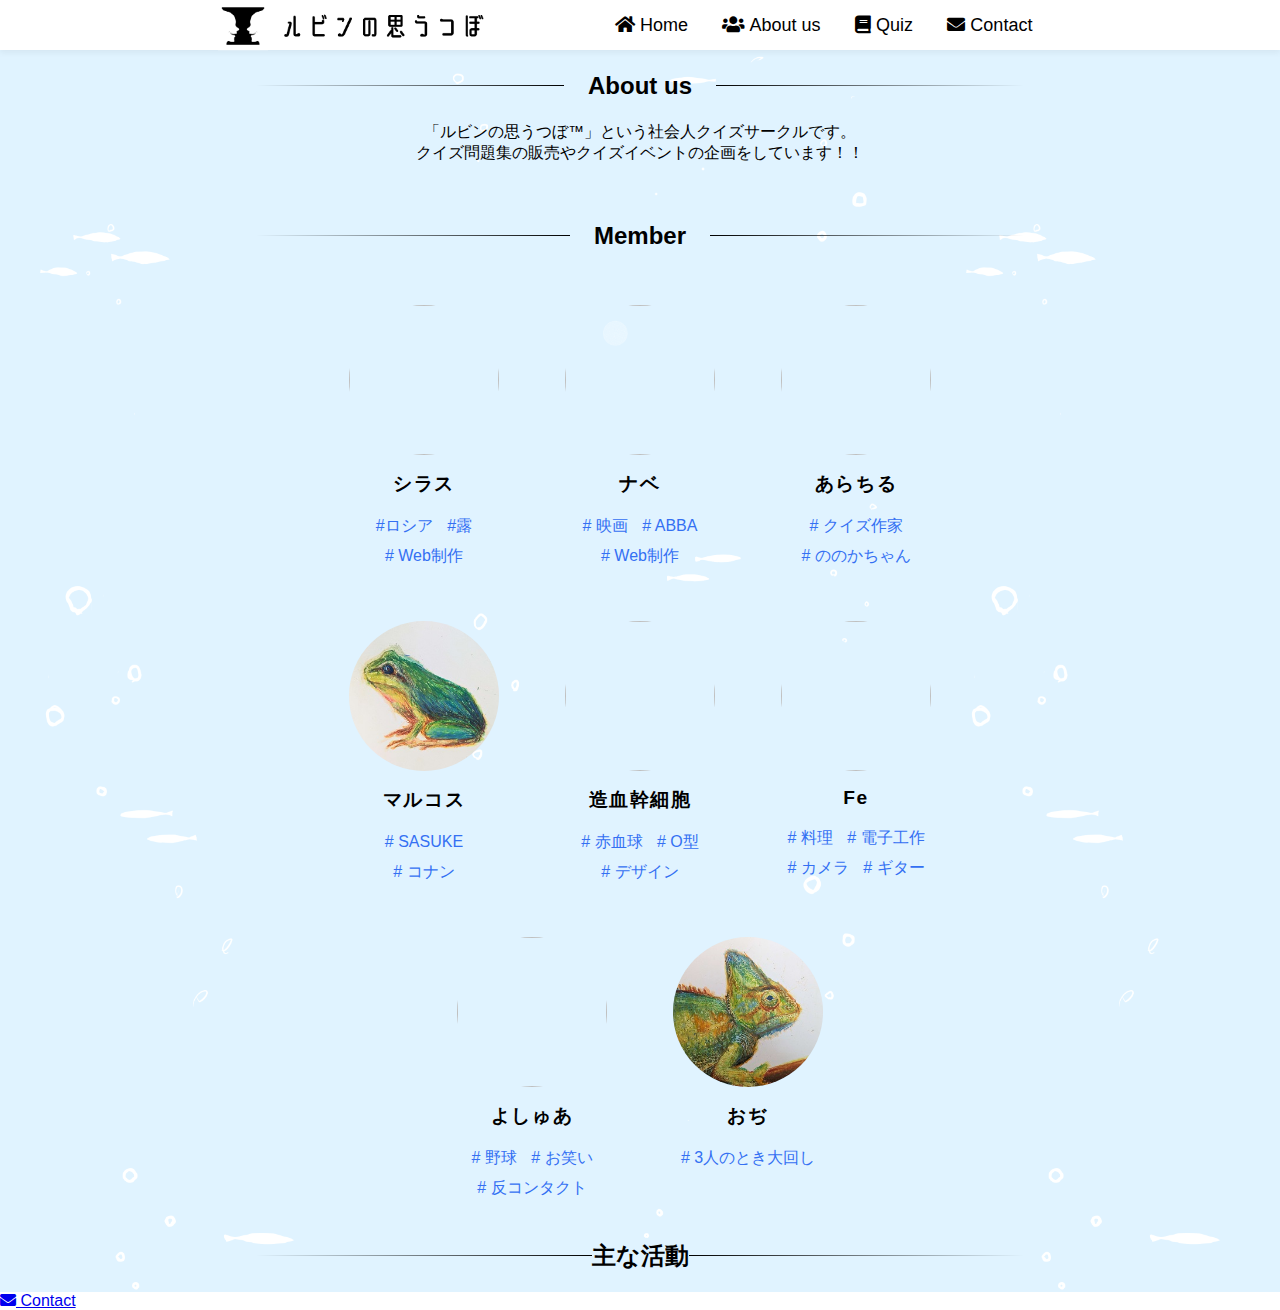
==== about-us.html @ 61d6f8f9 "ロゴ変更" ====
<!DOCTYPE html>
<html lang="ja">

<head>
    <title>About Us</title>
    <script async src="https://www.googletagmanager.com/gtag/js?id=G-BCM9RXVP08"></script>
    <script>
        window.dataLayer = window.dataLayer || [];
        function gtag() { dataLayer.push(arguments); }
        gtag('js', new Date());
        gtag('config', 'G-BCM9RXVP08');
    </script>
    <meta charset="UTF-8">
    <meta name="viewport" content="width=device-width, initial-scale=1.0">
    <link rel="stylesheet" href="css/index.css"> <!-- CSSファイルを読み込む -->
    <link rel="stylesheet" href="https://use.fontawesome.com/releases/v5.15.3/css/all.css">
</head>

<body>
    <!-- header.htmlの内容を埋め込む -->
    <div id="header"></div>
    <script>
        fetch("header.html")
            .then((response) => response.text())
            .then((data) => document.querySelector("#header").innerHTML = data);
    </script>

    <main>
        <div id="wrap">
            <section>
                <h2 class="title">　About us　</h2>
                <div class="description">
                    <p>
                        「ルビンの思うつぼ™」という社会人クイズサークルです。<br>
                        クイズ問題集の販売やクイズイベントの企画をしています！！<br>
                        <br><br>
                    </p>
                </div>
            </section>

            <section>
                <h2 class="title">　Member　</h2>

                <div class="profiles">

                    <div class="profile">
                        <img class="profile__img" src="images/profile_image_256/shirasu.jpg">
                        <div class="profile__name">シラス</div>
                        <div class="profile__desc">
                            <span class="profile_tag">#ロシア</span>
                            <span class="profile_tag">#露</span>
                            <!-- <span class="profile_tag">#フラミンゴ</span> -->
                            <!-- <span class="profile_tag">#給水機の前でとりあえず一杯飲む</span> -->
                            <span class="profile_tag"># Web制作</span>
                            
                        </div>
                    </div>
                    
                    <div class="profile">
                        <img class="profile__img" src="images/profile_image_256/nabe.jpg">
                        <div class="profile__name">ナベ</div>
                        <div class="profile__desc">
                            <span class="profile_tag"># 映画</span>
                            <span class="profile_tag"># ABBA</span>
                            <span class="profile_tag"># Web制作</span>
                        </div>
                    </div>

                    <div class="profile">
                        <img class="profile__img" src="images/profile_image_256/chiru.jpg">
                        <div class="profile__name">あらちる</div>
                        <div class="profile__desc">
                            <span class="profile_tag"># クイズ作家</span>
                            <span class="profile_tag"># ののかちゃん</span>
                        </div>
                    </div>

                    <div class="profile">
                        <img class="profile__img" src="images/profile_image_256/marcos.jpg">
                        <div class="profile__name">マルコス</div>
                        <div class="profile__desc">
                            <span class="profile_tag"># SASUKE</span>
                            <span class="profile_tag"># コナン</span>
                        </div>
                    </div>

                    <div class="profile">
                        <img class="profile__img" src="images/profile_image_256/cell.jpg">
                        <div class="profile__name">造血幹細胞</div>
                        <div class="profile__desc">
                            <span class="profile_tag"># 赤血球</span>
                            <span class="profile_tag"># O型</span>
                            <span class="profile_tag"># デザイン</span>
                        </div>
                    </div>

                    <div class="profile">
                        <img class="profile__img" src="images/profile_image_256/fe.jpg">
                        <div class="profile__name">Fe</div>
                        <div class="profile__desc">
                            <span class="profile_tag"># 料理</span>
                            <span class="profile_tag"># 電子工作</span>
                            <span class="profile_tag"># カメラ</span>
                            <span class="profile_tag"># ギター</span>
                        </div>
                    </div>

                    <div class="profile">
                        <img class="profile__img" src="images/profile_image_256/yoshiponw.jpg">
                        <div class="profile__name">よしゅあ</div>
                        <div class="profile__desc">
                            <span class="profile_tag"># 野球</span>
                            <span class="profile_tag"># お笑い</span>
                            <span class="profile_tag"># 反コンタクト</span>
                        </div>
                    </div>

                    <div class="profile">
                        <img class="profile__img" src="images/profile_image_256/oji.jpg">
                        <div class="profile__name">おぢ</div>
                        <div class="profile__desc">
                            <span class="profile_tag"># 3人のとき大回し</span>
                        </div>
                    </div>

            </section>

            <section>
                <h2 class="title">主な活動</h2>

            </section>
        </div>
    </main>

    <footer>
        <nav>
            <a href="contact.html"><i class="fas fa-envelope"></i> Contact</a>
        </nav>
    </footer>

</body>

</html>
---- css/index.css ----
/* body部（全体）*/

body {
    font-family: Arial, sans-serif;
    margin: 0px;
    background-image: url("../images/background3.png");
    /* background-color: rgb(222, 237, 245); */
    background-size: contain;
}


/* header部 */
#banner img {
    display: flex;
    /* width: 100%; */
    /* max-width: 100%; */
    /* height: 100%; */
}

nav {
    background-color: #ffffff;
    padding: 0px;
    /* text-align: center; */
    display: flex;
    /* justify-content: center; */
    /* overflow: hidden; floatをクリアするために必要 */
}

.logo {
    /* float: left; タイトルを左寄せ */
    height: 100px;
    width: auto;
    background-color: green;
}
.menu {
    float: right; /* メニューを右寄せ */
    background-color: red;
}

.parent {
    /* margin: 40px; */
    padding: 0% 17%;
    height: 50px;
    background-color: white;
    display: flex;
    justify-content: space-between;
    box-shadow: 0 3px 6px rgba(0, 0, 0, 0.05);
    /* position: fixed; */
}
.child1 {
    display: flex;
    text-align:center;
}
.child1 img{
    height: 60px;
}
.child2 {
    /* background-color: blue; */
    padding: 15px 0px 0px 0px;
}
.child2 a {
    color: #000000;
    text-decoration: none;
    margin-right: 30px;
    /* line-height: 2.5; */
    font-size: 18px;
}


/*カーソルを合わせたときの処理*/
nav a:hover {
    color: gray;
    text-decoration: none;
}

#wrap{
    margin: 1% 20%;
    /* background: rgba(255, 255, 255, 0.5); */
    /* opacity: 0.5; */
}


/* main部 */

section .title {
    padding: 0% 0%;
    /* padding-left: 10px; */
    display: flex;
    align-items: center;
}

section .title::before {
    content: "";
    display: inline-block;
    width: 100%; /* 線の長さを調整 */
    height: 1px;
}

section .title::before,
section .title::after {
    content: "";
    flex: 1;
    height: 1px;
    margin: 0; /*左右の余白を調整*/
}

.title:before {
    background: linear-gradient(to right, rgba(0,0,0,0), rgba(0,0,0,100));

}

.title:after {
    background: linear-gradient(to left, rgba(0,0,0,0), rgba(0,0,0,100));
}


.description{
    padding: 0px;
    text-align: center;
}

.description a:link {
    color: blue;
    text-decoration: none; /* 下線をなくす */
}

.description a:visited {
    color: blue;
    text-decoration: none; /* 下線をなくす */
}

.description a:hover {
    color: red;
    text-decoration: underline; /* 下線を引く */
}

.table .box_scrollbar {
    /* width:auto; */
    height:250px;
    padding:5px;
    border:3px solid rgb(226, 225, 225);
    border-radius: 10px;
    background-color:rgba(255, 255, 255, 0.7);
    margin-left:0%;
    margin-right:0%;
    /* color:#000; */
    /* font-size:12px; */
    overflow-y: scroll;
}

.table dl{
    /* width: 800px; */
}

.table dt{
    float: left;
    margin-left: 3%;
    /* margin-right: 10px; */
}

.table dd{
    margin-left: 150px;
}


/* プロフィール画面用設定 */
.profiles {
    display: flex;
    justify-content: center;
    flex-wrap: wrap; /* プロフィールが折り返されるようにする */
    margin-left: 0%;
    margin-right: 0%;
}

.profile {
    /* background: #ffffff; */
    width: 150px;
    height: 250px;
    padding: 3%;
    margin: 10px;
    /* border: 1px solid #5e5e5e; */
    border-radius: 10px;
    /* display: flex; */
    flex-direction: column;
    align-items: center;
    text-align: center;
}

.profile__img {
    display: block;
    width: 150px;
    height: 150px;
    border-radius: 50%;
    margin: 0 auto;
}

.profile__name {
    text-align: center;
    font-weight: bold;
    font-size: 1.2rem;
    margin: 1rem auto 1rem;
    letter-spacing: 0.1rem;
}

.profile__desc {
    line-height: 1.6rem;
}

/* Lexiconのスタイル */

.article {
    max-width: auto;
    margin-left: 3%;
    margin-right: 3%;
    margin-top: 10px;
    margin-bottom: 20px;
    padding: 20px;
    padding-top: 0px;
    padding-bottom: 0px;
    background-color: #f9f9f9;
    font-family: Arial, sans-serif;
    background: #FFF;
    border: 1px solid #a3a2a2;
    flex-direction: column; /* 縦方向の並びを維持 */
    align-items: center; /* 要素を中央寄せ */
    border-radius: 10px;
}

.article-hidden{
    display: none;
}

.article .toggle-btn::before {
    content: "＋";
    display: inline-block;
    margin-right: 5px;
    color:rgb(92, 91, 91);
}

.article .toggle-btn.expanded::before {
    content: "－";
}

/* タグのスタイル */
.tags {
    display: flex;
    flex-wrap: wrap;
    /* justify-content: center; */
    max-width: auto;
    margin-left: 10%;
    margin-right: 10%;
    margin-top: 10px;
    margin-bottom: 20px;
}

.tags_view {
    display: flex;
    flex-wrap: wrap;
    /* justify-content: center; */
    margin-top: -10px;
    padding-left: 13px;
    pointer-events: none;
}

.tag {
    display: inline-block;
    margin: 0px 5px 10px 10px;
    cursor: pointer;
    background-color: #f0f0f0;
    padding: 5px;
    border-radius: 5px;
}

.profile_tag {
    display: inline-block;
    margin: 0px 0px 5px 0px;
    color: #3470f3;
    /* background-color: rgba(255,255,255); */
    padding: 0px 5px;
    /* border-radius: 5px; */
    /* font-size: 15px; */
    border:0px solid rgb(0, 0, 0);

}

/* 選択されたタグのスタイル */
.selected-tag {
    background-color: #0074d9;
    color: #ffffff;
}


/* 表のスタイルを設定 */
table {
    border-collapse: collapse;
    width: 100%;
}
th, td {
    border: 1px solid #ddd;
    padding: 7px;
    text-align: left;
}
th {
    background-color: #f2f2f2;
}


/*スクロールバーを常に表示する*/
html {
    overflow-y: scroll;
}

/*語呂合わせ用スタイル*/
.goro {
    width: fit-content;
    display:inline-block;
    margin-right: 5px;
    background-color: #cecfcf;
    padding: 3px 10px;
    border-radius: 3px;
    color: black;
}
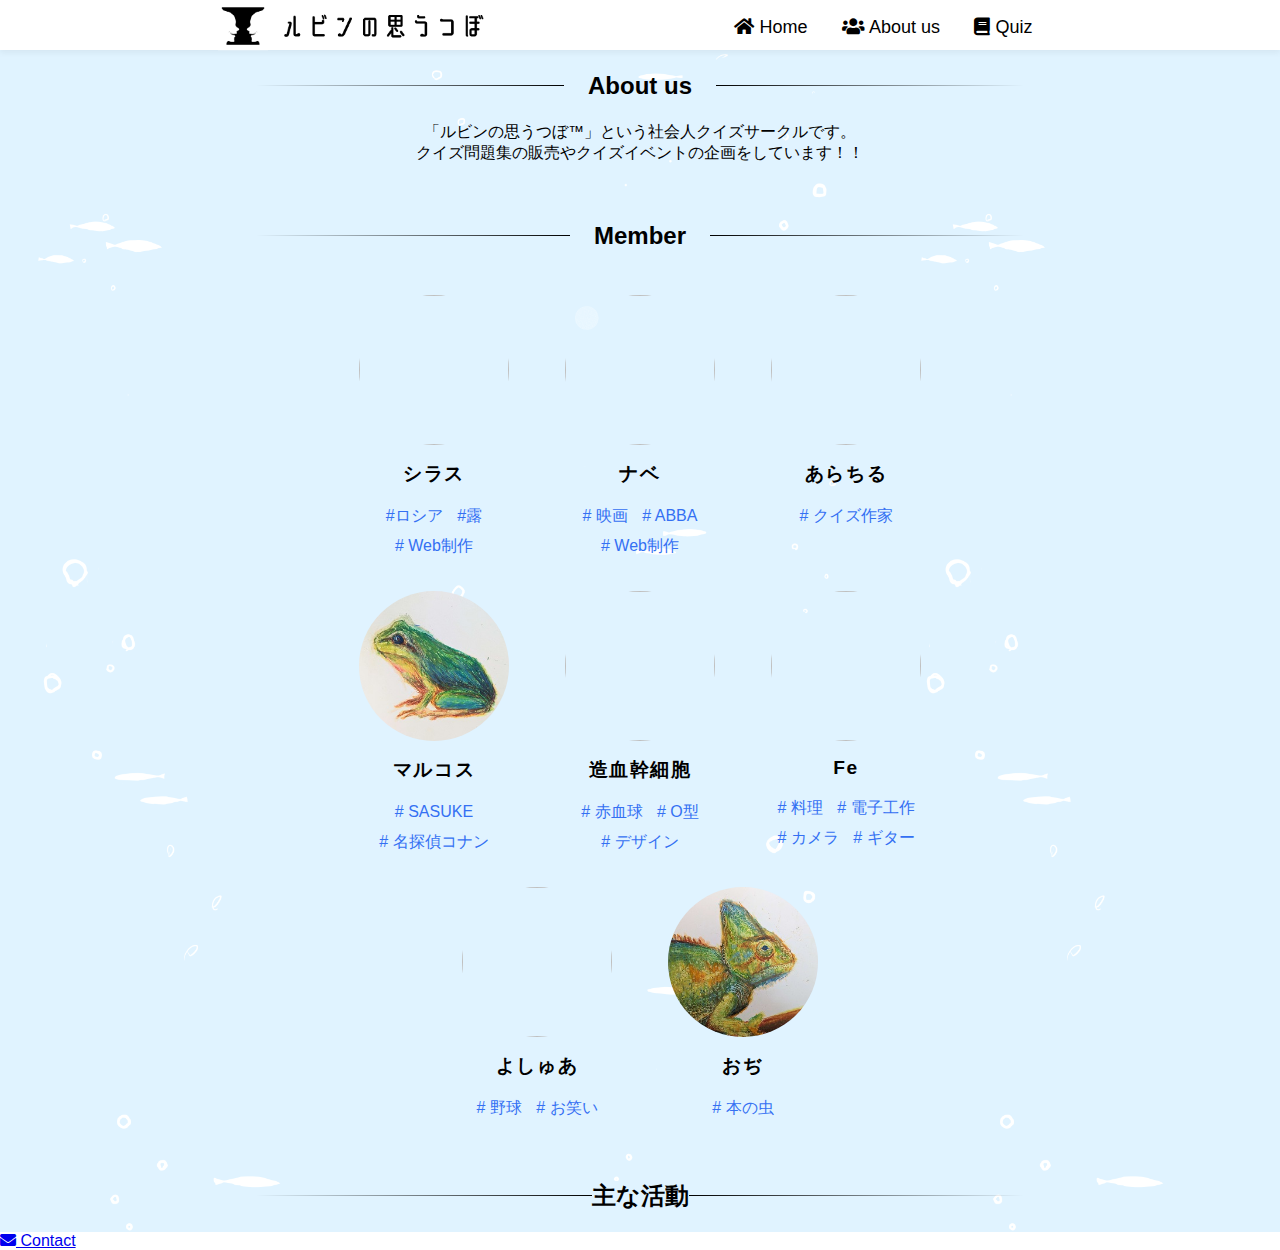
==== commit 3ad80a8f: "プロフィール修正" ====
--- a/about-us.html
+++ b/about-us.html
@@ -71,7 +71,6 @@
                         <div class="profile__name">あらちる</div>
                         <div class="profile__desc">
                             <span class="profile_tag"># クイズ作家</span>
-                            <span class="profile_tag"># ののかちゃん</span>
                         </div>
                     </div>
 
@@ -80,7 +79,7 @@
                         <div class="profile__name">マルコス</div>
                         <div class="profile__desc">
                             <span class="profile_tag"># SASUKE</span>
-                            <span class="profile_tag"># コナン</span>
+                            <span class="profile_tag"># 名探偵コナン</span>
                         </div>
                     </div>
 
@@ -111,7 +110,6 @@
                         <div class="profile__desc">
                             <span class="profile_tag"># 野球</span>
                             <span class="profile_tag"># お笑い</span>
-                            <span class="profile_tag"># 反コンタクト</span>
                         </div>
                     </div>
 
@@ -119,7 +117,7 @@
                         <img class="profile__img" src="images/profile_image_256/oji.jpg">
                         <div class="profile__name">おぢ</div>
                         <div class="profile__desc">
-                            <span class="profile_tag"># 3人のとき大回し</span>
+                            <span class="profile_tag"># 本の虫</span>
                         </div>
                     </div>
 
--- a/css/index.css
+++ b/css/index.css
@@ -32,8 +32,10 @@
     width: auto;
     background-color: green;
 }
+
 .menu {
-    float: right; /* メニューを右寄せ */
+    float: right;
+    /* メニューを右寄せ */
     background-color: red;
 }
 
@@ -47,17 +49,22 @@
     box-shadow: 0 3px 6px rgba(0, 0, 0, 0.05);
     /* position: fixed; */
 }
+
 .child1 {
     display: flex;
-    text-align:center;
-}
-.child1 img{
+    text-align: center;
+    /* background-color: green; */
+}
+
+.child1 img {
     height: 60px;
 }
+
 .child2 {
     /* background-color: blue; */
-    padding: 15px 0px 0px 0px;
-}
+    padding: 17px 0px 0px 0px;
+}
+
 .child2 a {
     color: #000000;
     text-decoration: none;
@@ -66,6 +73,17 @@
     font-size: 18px;
 }
 
+.parent-smapho {
+    /* margin: 40px; */
+    padding: 0% 5%;
+    height: 50px;
+    background-color: white;
+    display: flex;
+    justify-content: space-between;
+    box-shadow: 0 3px 6px rgba(0, 0, 0, 0.05);
+    /* position: fixed; */
+}
+
 
 /*カーソルを合わせたときの処理*/
 nav a:hover {
@@ -73,7 +91,7 @@
     text-decoration: none;
 }
 
-#wrap{
+#wrap {
     margin: 1% 20%;
     /* background: rgba(255, 255, 255, 0.5); */
     /* opacity: 0.5; */
@@ -92,7 +110,8 @@
 section .title::before {
     content: "";
     display: inline-block;
-    width: 100%; /* 線の長さを調整 */
+    width: 100%;
+    /* 線の長さを調整 */
     height: 1px;
 }
 
@@ -101,64 +120,68 @@
     content: "";
     flex: 1;
     height: 1px;
-    margin: 0; /*左右の余白を調整*/
+    margin: 0;
+    /*左右の余白を調整*/
 }
 
 .title:before {
-    background: linear-gradient(to right, rgba(0,0,0,0), rgba(0,0,0,100));
+    background: linear-gradient(to right, rgba(0, 0, 0, 0), rgba(0, 0, 0, 100));
 
 }
 
 .title:after {
-    background: linear-gradient(to left, rgba(0,0,0,0), rgba(0,0,0,100));
-}
-
-
-.description{
+    background: linear-gradient(to left, rgba(0, 0, 0, 0), rgba(0, 0, 0, 100));
+}
+
+
+.description {
     padding: 0px;
     text-align: center;
 }
 
 .description a:link {
     color: blue;
-    text-decoration: none; /* 下線をなくす */
+    text-decoration: none;
+    /* 下線をなくす */
 }
 
 .description a:visited {
     color: blue;
-    text-decoration: none; /* 下線をなくす */
+    text-decoration: none;
+    /* 下線をなくす */
 }
 
 .description a:hover {
     color: red;
-    text-decoration: underline; /* 下線を引く */
+    text-decoration: underline;
+    /* 下線を引く */
 }
 
 .table .box_scrollbar {
     /* width:auto; */
-    height:250px;
-    padding:5px;
-    border:3px solid rgb(226, 225, 225);
+    height: 250px;
+    padding: 5px;
+    border: 3px solid rgb(226, 225, 225);
     border-radius: 10px;
-    background-color:rgba(255, 255, 255, 0.7);
-    margin-left:0%;
-    margin-right:0%;
+    background-color: rgba(255, 255, 255, 0.7);
+    margin-left: 0%;
+    margin-right: 0%;
     /* color:#000; */
     /* font-size:12px; */
     overflow-y: scroll;
 }
 
-.table dl{
+.table dl {
     /* width: 800px; */
 }
 
-.table dt{
+.table dt {
     float: left;
     margin-left: 3%;
     /* margin-right: 10px; */
 }
 
-.table dd{
+.table dd {
     margin-left: 150px;
 }
 
@@ -167,7 +190,8 @@
 .profiles {
     display: flex;
     justify-content: center;
-    flex-wrap: wrap; /* プロフィールが折り返されるようにする */
+    flex-wrap: wrap;
+    /* プロフィールが折り返されるようにする */
     margin-left: 0%;
     margin-right: 0%;
 }
@@ -177,9 +201,9 @@
     width: 150px;
     height: 250px;
     padding: 3%;
-    margin: 10px;
+    margin: 0px 5px;
     /* border: 1px solid #5e5e5e; */
-    border-radius: 10px;
+    /* border-radius: 10px; */
     /* display: flex; */
     flex-direction: column;
     align-items: center;
@@ -221,12 +245,14 @@
     font-family: Arial, sans-serif;
     background: #FFF;
     border: 1px solid #a3a2a2;
-    flex-direction: column; /* 縦方向の並びを維持 */
-    align-items: center; /* 要素を中央寄せ */
+    flex-direction: column;
+    /* 縦方向の並びを維持 */
+    align-items: center;
+    /* 要素を中央寄せ */
     border-radius: 10px;
 }
 
-.article-hidden{
+.article-hidden {
     display: none;
 }
 
@@ -234,7 +260,7 @@
     content: "＋";
     display: inline-block;
     margin-right: 5px;
-    color:rgb(92, 91, 91);
+    color: rgb(92, 91, 91);
 }
 
 .article .toggle-btn.expanded::before {
@@ -279,7 +305,7 @@
     padding: 0px 5px;
     /* border-radius: 5px; */
     /* font-size: 15px; */
-    border:0px solid rgb(0, 0, 0);
+    border: 0px solid rgb(0, 0, 0);
 
 }
 
@@ -295,11 +321,14 @@
     border-collapse: collapse;
     width: 100%;
 }
-th, td {
+
+th,
+td {
     border: 1px solid #ddd;
     padding: 7px;
     text-align: left;
 }
+
 th {
     background-color: #f2f2f2;
 }
@@ -313,10 +342,136 @@
 /*語呂合わせ用スタイル*/
 .goro {
     width: fit-content;
-    display:inline-block;
+    display: inline-block;
     margin-right: 5px;
     background-color: #cecfcf;
     padding: 3px 10px;
     border-radius: 3px;
     color: black;
 }
+
+.parent-smapho {
+    display: none;
+}
+
+/* スマホ・タブレット用CSS */
+@media screen and (max-width: 800px) {
+    #wrap {
+        margin: 1% 5%;
+        /* background: rgba(255, 255, 255, 0.5); */
+        /* opacity: 0.5; */
+    }
+
+    .parent {
+        display: none;
+    }
+
+    .parent-smapho {
+        display: flex;
+    }
+
+    .child2 a {
+        margin-right: 5px;
+        font-size: 18px;
+    }
+
+    .profile {
+        /* background: #ffffff; */
+        width: 150px;
+        padding: 5% 3%;
+        /* margin: 0px 0px; */
+    }
+
+    .profile__img {
+        display: block;
+        width: 140px;
+        height: 140px;
+        border-radius: 50%;
+        margin: 0 auto;
+    }
+
+    /* #hamburger {
+        position: relative;
+        display: block;
+        width: 30px;
+        height: 25px;
+        margin: 0px 0 0 0;
+    }
+
+    #hamburger {
+        position: relative;
+        display: block;
+        width: 30px;
+        height: 25px;
+        margin: 0 0 0 auto;
+    }
+
+    #hamburger span {
+        position: absolute;
+        top: 50%;
+        left: 0;
+        display: block;
+        width: 100%;
+        height: 2px;
+        background-color: #313131;
+        transform: translateY(-50%);
+    }
+
+    #hamburger::before {
+        content: '';
+        display: block;
+        position: absolute;
+        top: 0;
+        left: 0;
+        width: 100%;
+        height: 2px;
+        background-color: #313131;
+    }
+
+    #hamburger::after {
+        content: '';
+        display: block;
+        position: absolute;
+        bottom: 0;
+        left: 0;
+        width: 100%;
+        height: 2px;
+        background-color: #313131;
+    }
+
+    /*-閉じるアイコンー*/
+    /* .close {
+        position: relative;
+        padding-left: 20px;
+    }
+
+    .close::before {
+        content: '';
+        position: absolute;
+        top: 50%;
+        left: 0;
+        display: block;
+        width: 16px;
+        height: 1px;
+        background: #fff;
+        transform: rotate(45deg);
+    }
+
+    .close::after {
+        content: '';
+        position: absolute;
+        top: 50%;
+        left: 0;
+        display: block;
+        width: 16px;
+        height: 1px;
+        background: #fff;
+        transform: rotate(-45deg);
+    }
+
+    .toggle {
+        transform: translateY(0);
+        opacity: 1;
+    } */
+
+}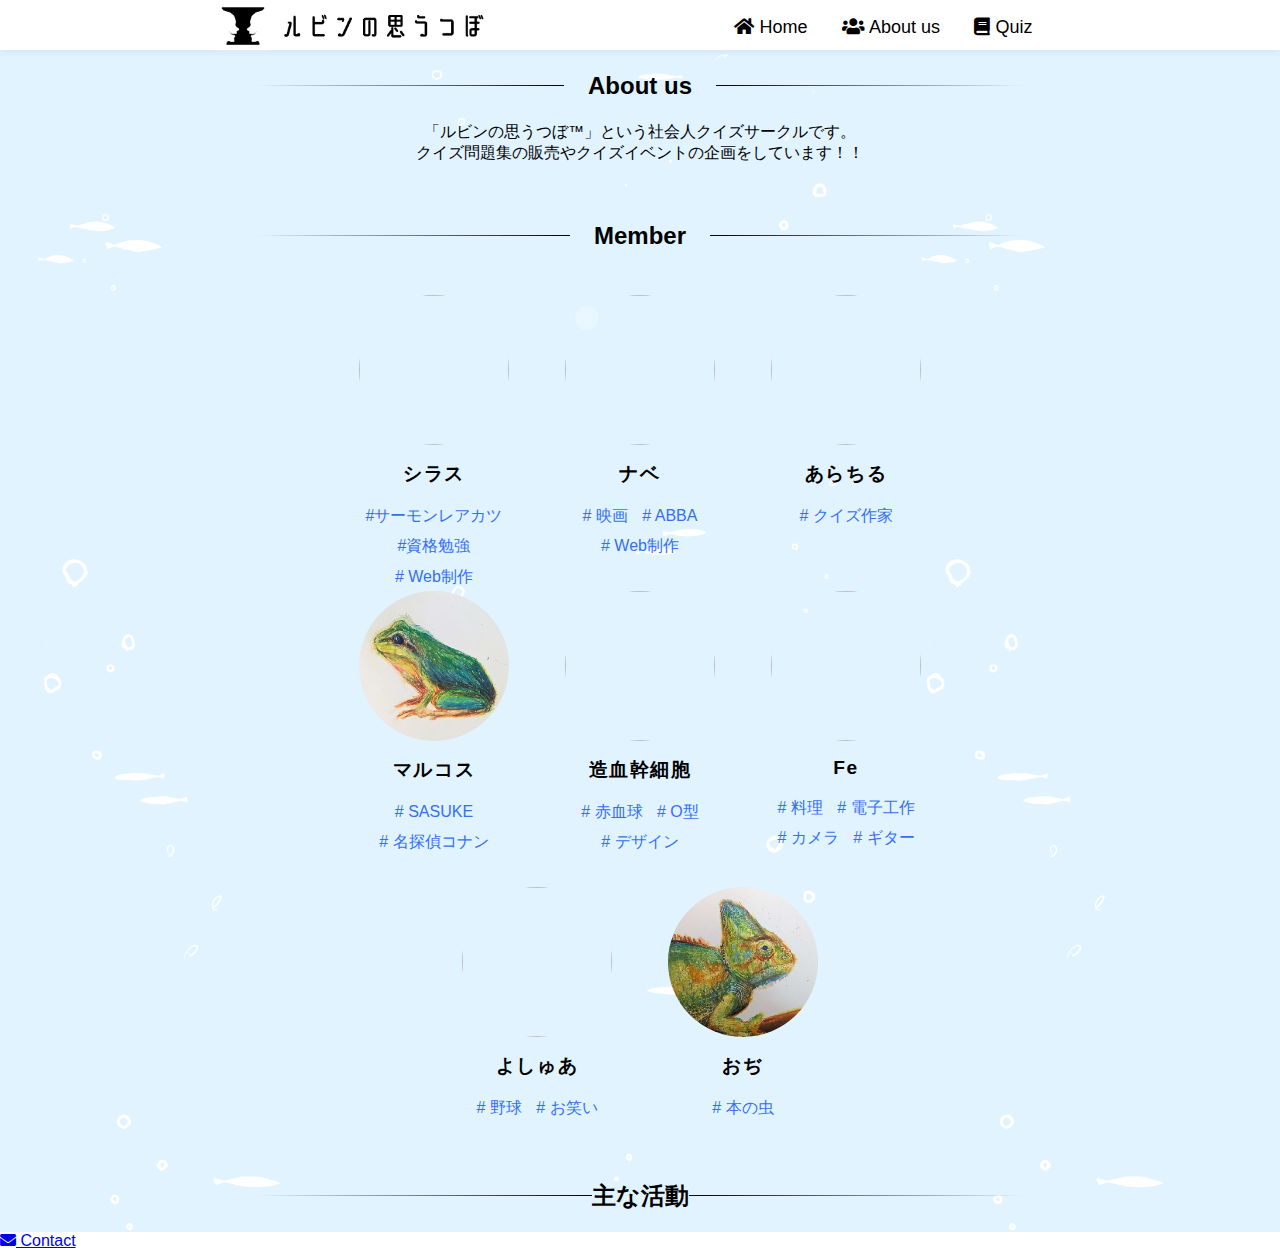
==== commit 45719cab: "profile変更" ====
--- a/about-us.html
+++ b/about-us.html
@@ -47,10 +47,8 @@
                         <img class="profile__img" src="images/profile_image_256/shirasu.jpg">
                         <div class="profile__name">シラス</div>
                         <div class="profile__desc">
-                            <span class="profile_tag">#ロシア</span>
-                            <span class="profile_tag">#露</span>
-                            <!-- <span class="profile_tag">#フラミンゴ</span> -->
-                            <!-- <span class="profile_tag">#給水機の前でとりあえず一杯飲む</span> -->
+                            <span class="profile_tag">#サーモンレアカツ</span>
+                            <span class="profile_tag">#資格勉強</span>
                             <span class="profile_tag"># Web制作</span>
                             
                         </div>
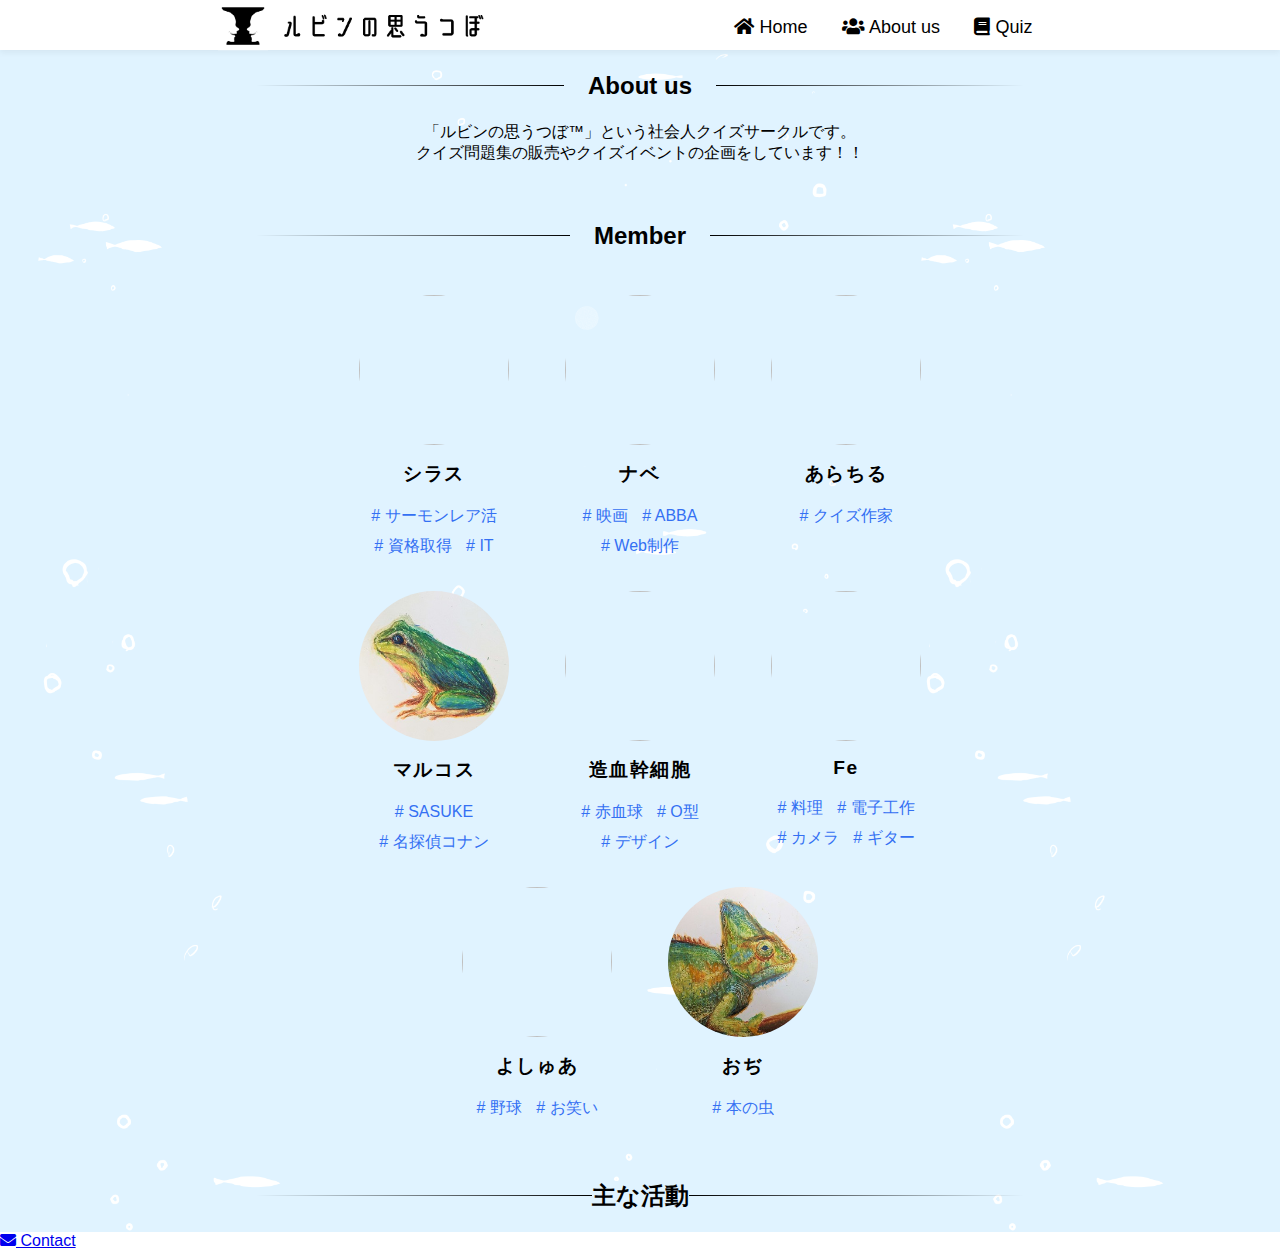
==== commit fb349249: "サーモンレア活" ====
--- a/about-us.html
+++ b/about-us.html
@@ -14,6 +14,7 @@
     <meta name="viewport" content="width=device-width, initial-scale=1.0">
     <link rel="stylesheet" href="css/index.css"> <!-- CSSファイルを読み込む -->
     <link rel="stylesheet" href="https://use.fontawesome.com/releases/v5.15.3/css/all.css">
+    <script src="./js/quiz.js" defer></script>
 </head>
 
 <body>
@@ -47,9 +48,9 @@
                         <img class="profile__img" src="images/profile_image_256/shirasu.jpg">
                         <div class="profile__name">シラス</div>
                         <div class="profile__desc">
-                            <span class="profile_tag">#サーモンレアカツ</span>
-                            <span class="profile_tag">#資格勉強</span>
-                            <span class="profile_tag"># Web制作</span>
+                            <span class="profile_tag"># サーモンレア活</span>
+                            <span class="profile_tag"># 資格取得</span>
+                            <span class="profile_tag"># IT</span>
                             
                         </div>
                     </div>
--- a/css/index.css
+++ b/css/index.css
@@ -97,6 +97,18 @@
     /* opacity: 0.5; */
 }
 
+.promotion {
+    display: flex;
+    margin-top: 30px;
+    border: 2px solid black;
+    border-radius: 3px;
+}
+
+.promotion img{
+    object-fit: cover;
+    width: 100%;
+    height: 100%
+}
 
 /* main部 */
 
@@ -178,6 +190,7 @@
 .table dt {
     float: left;
     margin-left: 3%;
+    margin-top: 2.8px;
     /* margin-right: 10px; */
 }
 
@@ -237,7 +250,7 @@
     margin-left: 3%;
     margin-right: 3%;
     margin-top: 10px;
-    margin-bottom: 20px;
+    margin-bottom: 10px;
     padding: 20px;
     padding-top: 0px;
     padding-bottom: 0px;
@@ -290,11 +303,22 @@
 
 .tag {
     display: inline-block;
-    margin: 0px 5px 10px 10px;
+    margin: 0px 0px 10px 10px;
     cursor: pointer;
-    background-color: #f0f0f0;
-    padding: 5px;
-    border-radius: 5px;
+    background-color: #ffffff;
+    border: 1px solid rgb(161, 161, 161);
+    padding: 1px 5px;
+    border-radius: 0px;
+}
+
+.tag-meta {
+    display: inline-block;
+    margin: 0px 0px 10px 10px;
+    cursor: pointer;
+    background-color: #ffffff;
+    border: 1px solid rgb(161, 161, 161);
+    padding: 1px 5px;
+    border-radius: 15px;
 }
 
 .profile_tag {
@@ -340,14 +364,25 @@
 }
 
 /*語呂合わせ用スタイル*/
-.goro {
-    width: fit-content;
+.goro_box {
+    position: relative;
+    padding: 3px 4px;
+    border: 0px solid black;
+    background-color: #353535;
+    color: white;
+    z-index: 10;
+    margin: 0px 10px 0px 0px;
     display: inline-block;
-    margin-right: 5px;
-    background-color: #cecfcf;
-    padding: 3px 10px;
-    border-radius: 3px;
-    color: black;
+}
+.goro_box::after {
+    content: '';
+    border: 1px solid #353535;
+    position: absolute;
+    top: 2px;
+    right: -4px;
+    width: 100%;
+    height: 100%;
+    z-index: -1;
 }
 
 .parent-smapho {
@@ -357,7 +392,7 @@
 /* スマホ・タブレット用CSS */
 @media screen and (max-width: 800px) {
     #wrap {
-        margin: 1% 5%;
+        margin: 1% 1%;
         /* background: rgba(255, 255, 255, 0.5); */
         /* opacity: 0.5; */
     }
@@ -367,12 +402,21 @@
     }
 
     .parent-smapho {
+        height: 45px;
         display: flex;
     }
 
+    .child1 img {
+        padding-top: 2px;
+        height: 50px;
+    }
+
+    .child2 {
+        margin-top: -3px;
+    }
     .child2 a {
-        margin-right: 5px;
-        font-size: 18px;
+        margin-right: 7px;
+        font-size: 20px;
     }
 
     .profile {
@@ -390,20 +434,50 @@
         margin: 0 auto;
     }
 
-    /* #hamburger {
+        
+    .table dd {
+        margin-left: 130px;
+        /* margin-right: 10px; */
+    }
+
+    .tags {
+        display: flex;
+        flex-wrap: wrap;
+        /* justify-content: center; */
+        max-width: auto;
+        margin-left: 1%;
+        margin-right: 1%;
+        margin-top: 10px;
+        margin-bottom: 20px;
+    }
+
+    .article {
+        max-width: auto;
+        margin-left: 1%;
+        margin-right: 1%;
+        margin-top: 10px;
+        margin-bottom: 10px;
+        padding: 10px;
+        padding-top: 0px;
+        padding-bottom: 0px;
+        background-color: #f9f9f9;
+        font-family: Arial, sans-serif;
+        background: #FFF;
+        border: 1px solid #a3a2a2;
+        flex-direction: column;
+        /* 縦方向の並びを維持 */
+        align-items: center;
+        /* 要素を中央寄せ */
+        border-radius: 10px;
+    }
+
+/*
+    #hamburger {
         position: relative;
         display: block;
         width: 30px;
         height: 25px;
         margin: 0px 0 0 0;
-    }
-
-    #hamburger {
-        position: relative;
-        display: block;
-        width: 30px;
-        height: 25px;
-        margin: 0 0 0 auto;
     }
 
     #hamburger span {
@@ -430,14 +504,14 @@
 
     #hamburger::after {
         content: '';
-        display: block;
+        display: none;
         position: absolute;
         bottom: 0;
         left: 0;
         width: 100%;
         height: 2px;
         background-color: #313131;
-    }
+    }*/
 
     /*-閉じるアイコンー*/
     /* .close {
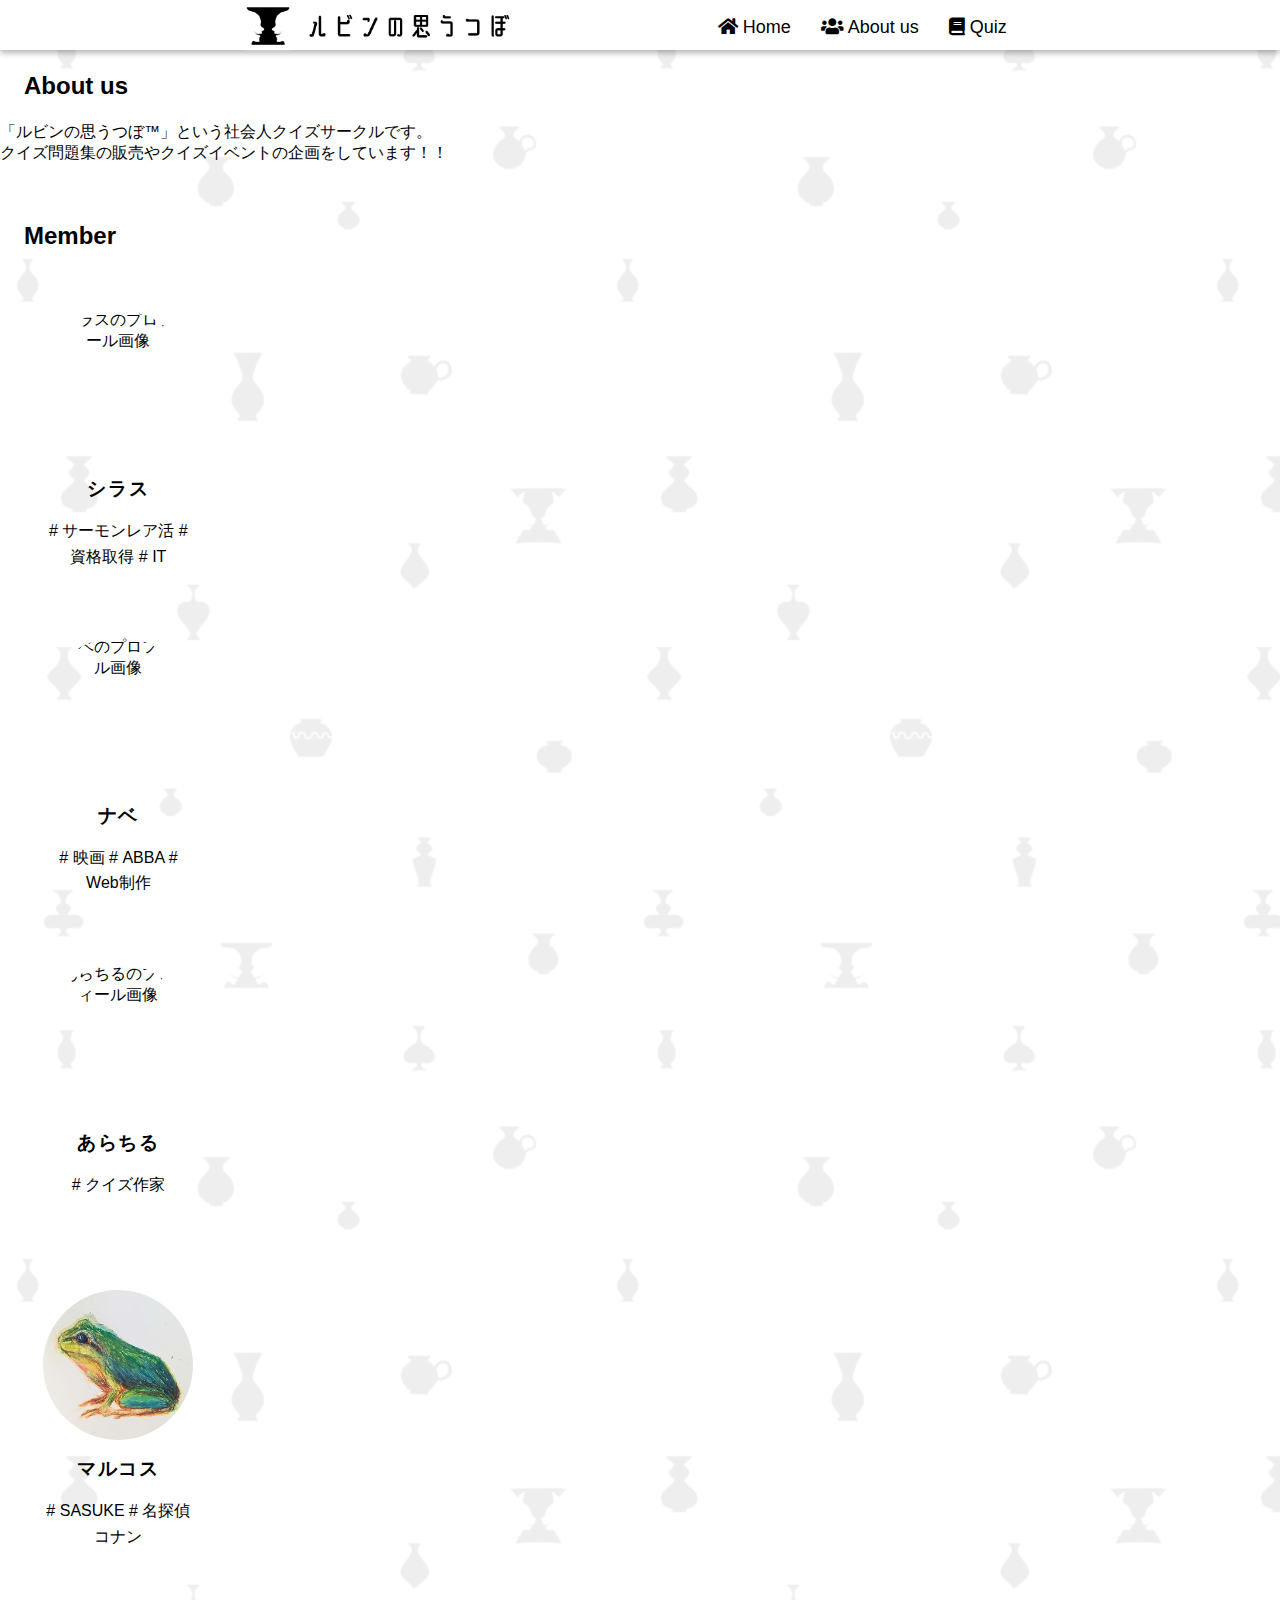
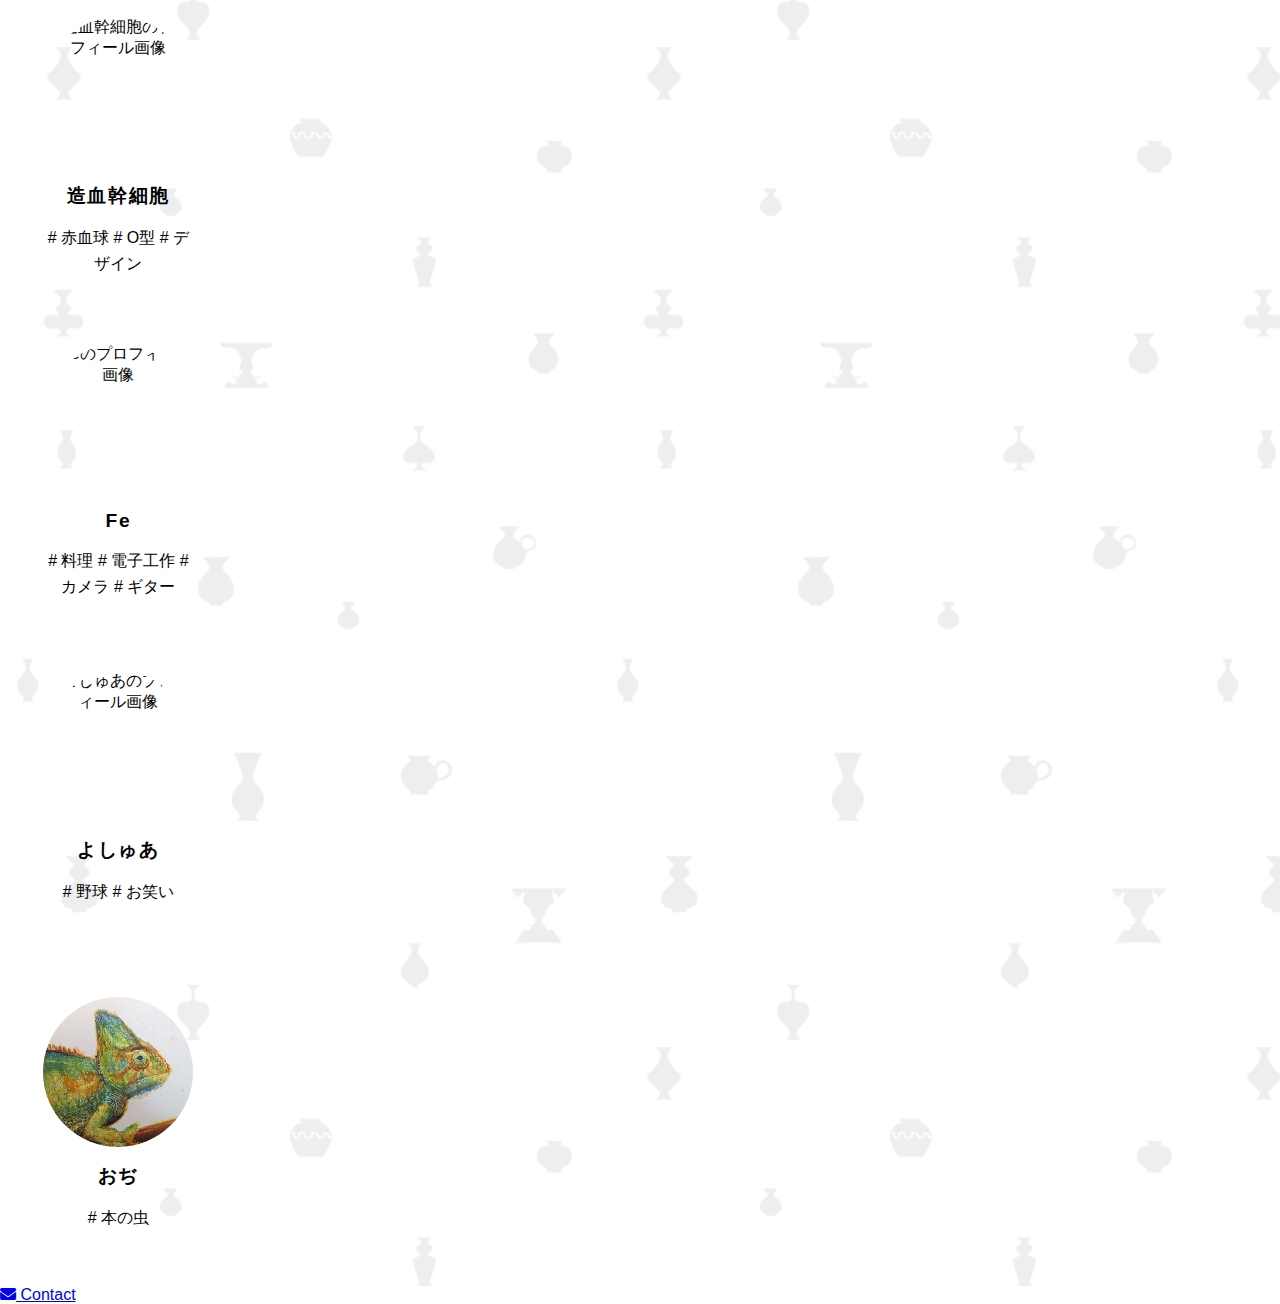
==== commit a1d2559f: "微修正" ====
--- a/about-us.html
+++ b/about-us.html
@@ -12,121 +12,111 @@
     </script>
     <meta charset="UTF-8">
     <meta name="viewport" content="width=device-width, initial-scale=1.0">
-    <link rel="stylesheet" href="css/index.css"> <!-- CSSファイルを読み込む -->
     <link rel="stylesheet" href="https://use.fontawesome.com/releases/v5.15.3/css/all.css">
+    <link rel="stylesheet" href="css/index.css"> 
     <script src="./js/quiz.js" defer></script>
 </head>
 
 <body>
     <!-- header.htmlの内容を埋め込む -->
-    <div id="header"></div>
+    <header></header>
     <script>
         fetch("header.html")
             .then((response) => response.text())
-            .then((data) => document.querySelector("#header").innerHTML = data);
+            .then((data) => document.querySelector("header").innerHTML = data);
     </script>
 
     <main>
-        <div id="wrap">
-            <section>
-                <h2 class="title">　About us　</h2>
-                <div class="description">
+            <div class="content">
+                <h2 class="content__title">　About us　</h2>
+                <div class="content__description">
                     <p>
                         「ルビンの思うつぼ™」という社会人クイズサークルです。<br>
                         クイズ問題集の販売やクイズイベントの企画をしています！！<br>
                         <br><br>
                     </p>
                 </div>
-            </section>
+            </div>
 
-            <section>
-                <h2 class="title">　Member　</h2>
-
-                <div class="profiles">
-
+            <div class="content">
+                <h2 class="content__title">　Member　</h2>
+                <div class="member">
                     <div class="profile">
-                        <img class="profile__img" src="images/profile_image_256/shirasu.jpg">
+                        <img class="profile__img" src="images/profile_image_256/shirasu.jpg" alt="シラスのプロフィール画像">
                         <div class="profile__name">シラス</div>
                         <div class="profile__desc">
-                            <span class="profile_tag"># サーモンレア活</span>
-                            <span class="profile_tag"># 資格取得</span>
-                            <span class="profile_tag"># IT</span>
-                            
+                            <span class="profile__tag"># サーモンレア活</span>
+                            <span class="profile__tag"># 資格取得</span>
+                            <span class="profile__tag"># IT</span>
                         </div>
                     </div>
                     
                     <div class="profile">
-                        <img class="profile__img" src="images/profile_image_256/nabe.jpg">
+                        <img class="profile__img" src="images/profile_image_256/nabe.jpg" alt="ナベのプロフィール画像">
                         <div class="profile__name">ナベ</div>
                         <div class="profile__desc">
-                            <span class="profile_tag"># 映画</span>
-                            <span class="profile_tag"># ABBA</span>
-                            <span class="profile_tag"># Web制作</span>
+                            <span class="profile__tag"># 映画</span>
+                            <span class="profile__tag"># ABBA</span>
+                            <span class="profile__tag"># Web制作</span>
                         </div>
                     </div>
 
                     <div class="profile">
-                        <img class="profile__img" src="images/profile_image_256/chiru.jpg">
+                        <img class="profile__img" src="images/profile_image_256/chiru.jpg" alt="あらちるのプロフィール画像">
                         <div class="profile__name">あらちる</div>
                         <div class="profile__desc">
-                            <span class="profile_tag"># クイズ作家</span>
+                            <span class="profile__tag"># クイズ作家</span>
                         </div>
                     </div>
 
                     <div class="profile">
-                        <img class="profile__img" src="images/profile_image_256/marcos.jpg">
+                        <img class="profile__img" src="images/profile_image_256/marcos.jpg" alt="マルコスのプロフィール画像">
                         <div class="profile__name">マルコス</div>
                         <div class="profile__desc">
-                            <span class="profile_tag"># SASUKE</span>
-                            <span class="profile_tag"># 名探偵コナン</span>
+                            <span class="profile__tag"># SASUKE</span>
+                            <span class="profile__tag"># 名探偵コナン</span>
                         </div>
                     </div>
 
                     <div class="profile">
-                        <img class="profile__img" src="images/profile_image_256/cell.jpg">
+                        <img class="profile__img" src="images/profile_image_256/cell.jpg" alt="造血幹細胞のプロフィール画像">
                         <div class="profile__name">造血幹細胞</div>
                         <div class="profile__desc">
-                            <span class="profile_tag"># 赤血球</span>
-                            <span class="profile_tag"># O型</span>
-                            <span class="profile_tag"># デザイン</span>
+                            <span class="profile__tag"># 赤血球</span>
+                            <span class="profile__tag"># O型</span>
+                            <span class="profile__tag"># デザイン</span>
                         </div>
                     </div>
 
                     <div class="profile">
-                        <img class="profile__img" src="images/profile_image_256/fe.jpg">
+                        <img class="profile__img" src="images/profile_image_256/fe.jpg" alt="Feのプロフィール画像">
                         <div class="profile__name">Fe</div>
                         <div class="profile__desc">
-                            <span class="profile_tag"># 料理</span>
-                            <span class="profile_tag"># 電子工作</span>
-                            <span class="profile_tag"># カメラ</span>
-                            <span class="profile_tag"># ギター</span>
+                            <span class="profile__tag"># 料理</span>
+                            <span class="profile__tag"># 電子工作</span>
+                            <span class="profile__tag"># カメラ</span>
+                            <span class="profile__tag"># ギター</span>
                         </div>
                     </div>
 
                     <div class="profile">
-                        <img class="profile__img" src="images/profile_image_256/yoshiponw.jpg">
+                        <img class="profile__img" src="images/profile_image_256/yoshiponw.jpg" alt="よしゅあのプロフィール画像">
                         <div class="profile__name">よしゅあ</div>
                         <div class="profile__desc">
-                            <span class="profile_tag"># 野球</span>
-                            <span class="profile_tag"># お笑い</span>
+                            <span class="profile__tag"># 野球</span>
+                            <span class="profile__tag"># お笑い</span>
                         </div>
                     </div>
 
                     <div class="profile">
-                        <img class="profile__img" src="images/profile_image_256/oji.jpg">
+                        <img class="profile__img" src="images/profile_image_256/oji.jpg" alt="おぢのプロフィール画像">
                         <div class="profile__name">おぢ</div>
                         <div class="profile__desc">
-                            <span class="profile_tag"># 本の虫</span>
+                            <span class="profile__tag"># 本の虫</span>
                         </div>
                     </div>
 
-            </section>
-
-            <section>
-                <h2 class="title">主な活動</h2>
-
-            </section>
-        </div>
+                </div>
     </main>
 
     <footer>
--- a/css/index.css
+++ b/css/index.css
@@ -3,9 +3,9 @@
 body {
     font-family: Arial, sans-serif;
     margin: 0px;
-    background-image: url("../images/background3.png");
+    background-image: url("../images/background5.png");
     /* background-color: rgb(222, 237, 245); */
-    background-size: contain;
+    background-size: auto;
 }
 
 
@@ -41,12 +41,13 @@
 
 .parent {
     /* margin: 40px; */
-    padding: 0% 17%;
+    padding: 0% 19%;
     height: 50px;
     background-color: white;
     display: flex;
+    position: relative;
     justify-content: space-between;
-    box-shadow: 0 3px 6px rgba(0, 0, 0, 0.05);
+    box-shadow: 0 3px 6px rgba(0, 0, 0, 0.3);
     /* position: fixed; */
 }
 
@@ -60,12 +61,15 @@
     height: 60px;
 }
 
-.child2 {
-    /* background-color: blue; */
+.c-header__list {
+    box-sizing: border-box;
+    display: flex;
+    margin: 0;
     padding: 17px 0px 0px 0px;
 }
 
-.child2 a {
+
+.c-header__list a {
     color: #000000;
     text-decoration: none;
     margin-right: 30px;
@@ -73,15 +77,9 @@
     font-size: 18px;
 }
 
-.parent-smapho {
-    /* margin: 40px; */
-    padding: 0% 5%;
-    height: 50px;
-    background-color: white;
-    display: flex;
-    justify-content: space-between;
-    box-shadow: 0 3px 6px rgba(0, 0, 0, 0.05);
-    /* position: fixed; */
+.c-header__list-item {
+    list-style: none;
+    text-decoration: none;
 }
 
 
@@ -92,22 +90,50 @@
 }
 
 #wrap {
-    margin: 1% 20%;
+    margin: 1% 18%;
     /* background: rgba(255, 255, 255, 0.5); */
     /* opacity: 0.5; */
 }
 
-.promotion {
-    display: flex;
-    margin-top: 30px;
-    border: 2px solid black;
-    border-radius: 3px;
-}
-
-.promotion img{
-    object-fit: cover;
+.slideshow-slide {
+    text-align: center;
+    position: relative;
     width: 100%;
-    height: 100%
+    height: calc(100vw/6);
+    overflow: hidden;
+    border-color: #353535;
+    border-radius: 5px;
+    padding: 0;
+    z-index: -1;
+}
+
+.slideshow-slide li {
+    list-style: none;
+    width: 100%;
+    height: 100%;
+    transition: 1s;
+    top: 0;
+    left: 0;
+}
+
+.slideshow-slide li.slide {
+    top: 0;
+    left: 100%;
+    z-index: 10;
+}
+
+.slideshow-slide li:first-of-type {
+    display: block!important;
+}
+
+.slideshow-slide img {
+    position: absolute;
+    left: 0;
+    top: 0;
+    width: 100%;
+    height: auto; /* アスペクト比を保つために height を auto に変更 */
+    max-width: 100%;
+    max-height: 100%;
 }
 
 /* main部 */
@@ -145,6 +171,12 @@
     background: linear-gradient(to left, rgba(0, 0, 0, 0), rgba(0, 0, 0, 100));
 }
 
+.pr {
+    display: flex;
+    justify-content: center;
+    /* background-color: red; */
+    margin: 0 10%;
+}
 
 .description {
     padding: 0px;
@@ -370,7 +402,7 @@
     border: 0px solid black;
     background-color: #353535;
     color: white;
-    z-index: 10;
+    /* z-index: 10; */
     margin: 0px 10px 0px 0px;
     display: inline-block;
 }
@@ -385,39 +417,110 @@
     z-index: -1;
 }
 
-.parent-smapho {
+
+
+#hamburger:checked ~ .c-hamburger-menu__list {
+    transform: translateX(0%);
+    transition: 0.3s;
+}
+
+.c-hamburger-menu__input {
     display: none;
 }
 
+.c-hamburger-menu__bg {
+  /* background-color: #000; */
+  cursor: pointer;
+  display: none;
+  height: 100vh;
+  left: 0;
+  opacity: 0.4; /* カスタマイズしてください */
+  position: absolute;
+  top: 0;
+  width: 100%;
+  z-index: -1;
+}
+
+#hamburger:checked ~ .c-hamburger-menu__bg {
+  display: block;
+}
+
+.c-hamburger-menu__button {
+  display: none;
+}
+.c-hamburger-menu__button-mark {
+    background-color: #000; /* カスタマイズしてください */
+    display: block;
+    height: 1px; /* カスタマイズしてください */
+    transition: 0.3s; /* カスタマイズしてください */
+    width: 20px; /* カスタマイズしてください */
+}
 /* スマホ・タブレット用CSS */
 @media screen and (max-width: 800px) {
+    .c-hamburger-menu__list {
+        background-color: #eeeeee; /* カスタマイズしてください */
+        align-items: flex-start;
+        display: flex;
+        flex-direction: column;
+        left: 0;
+        padding: 1rem; /* カスタマイズしてください */
+        position: absolute;
+        transform: translateX(-100%);
+        transition: 0.3s; /* カスタマイズしてください */
+        top: 100%;
+        width: 100%;
+        opacity: 0.95;
+    }
+    .c-header__list-item{
+        margin-bottom: 5px;
+    }
+
+    .c-hamburger-menu__button {
+        align-items: center;
+        appearance: none;
+        background-color: transparent;
+        border: none;
+        cursor: pointer;
+        display: flex;
+        flex-direction: column;
+        gap: 5px; /* カスタマイズしてください */
+        height: 50px; /* カスタマイズしてください */
+        justify-content: center;
+        width: 32px; /* カスタマイズしてください */
+        }
+        #hamburger:checked
+        ~ .c-hamburger-menu__button
+        .c-hamburger-menu__button-mark:nth-of-type(1) {
+        transform: translate(2px, 1px) rotate(45deg); /* カスタマイズしてください */
+        transform-origin: 0%; /* カスタマイズしてください */
+    }
+    #hamburger:checked
+        ~ .c-hamburger-menu__button
+        .c-hamburger-menu__button-mark:nth-of-type(2) {
+        opacity: 0;
+    }
+    #hamburger:checked
+        ~ .c-hamburger-menu__button
+        .c-hamburger-menu__button-mark:nth-of-type(3) {
+        transform: translate(2px, 3px) rotate(-45deg); /* カスタマイズしてください */
+        transform-origin: 0%; /* カスタマイズしてください */
+    }
+
     #wrap {
         margin: 1% 1%;
         /* background: rgba(255, 255, 255, 0.5); */
         /* opacity: 0.5; */
     }
-
-    .parent {
-        display: none;
-    }
-
-    .parent-smapho {
-        height: 45px;
+    .child1 {
         display: flex;
-    }
-
+        text-align: center;
+        /* background-color: green; */
+    }
+    
     .child1 img {
-        padding-top: 2px;
-        height: 50px;
-    }
-
-    .child2 {
-        margin-top: -3px;
-    }
-    .child2 a {
-        margin-right: 7px;
-        font-size: 20px;
-    }
+        height: 60px;
+    }
+
 
     .profile {
         /* background: #ffffff; */
@@ -471,81 +574,11 @@
         border-radius: 10px;
     }
 
-/*
-    #hamburger {
-        position: relative;
-        display: block;
-        width: 30px;
-        height: 25px;
-        margin: 0px 0 0 0;
-    }
-
-    #hamburger span {
-        position: absolute;
-        top: 50%;
-        left: 0;
-        display: block;
-        width: 100%;
-        height: 2px;
-        background-color: #313131;
-        transform: translateY(-50%);
-    }
-
-    #hamburger::before {
-        content: '';
-        display: block;
-        position: absolute;
-        top: 0;
-        left: 0;
-        width: 100%;
-        height: 2px;
-        background-color: #313131;
-    }
-
-    #hamburger::after {
-        content: '';
-        display: none;
-        position: absolute;
-        bottom: 0;
-        left: 0;
-        width: 100%;
-        height: 2px;
-        background-color: #313131;
-    }*/
-
-    /*-閉じるアイコンー*/
-    /* .close {
-        position: relative;
-        padding-left: 20px;
-    }
-
-    .close::before {
-        content: '';
-        position: absolute;
-        top: 50%;
-        left: 0;
-        display: block;
-        width: 16px;
-        height: 1px;
-        background: #fff;
-        transform: rotate(45deg);
-    }
-
-    .close::after {
-        content: '';
-        position: absolute;
-        top: 50%;
-        left: 0;
-        display: block;
-        width: 16px;
-        height: 1px;
-        background: #fff;
-        transform: rotate(-45deg);
-    }
-
-    .toggle {
-        transform: translateY(0);
-        opacity: 1;
-    } */
-
+    .slideshow-slide {
+        height: calc(100vw/3.8);
+    }
+
+    .pr {
+        margin: 0 5%;
+    }
 }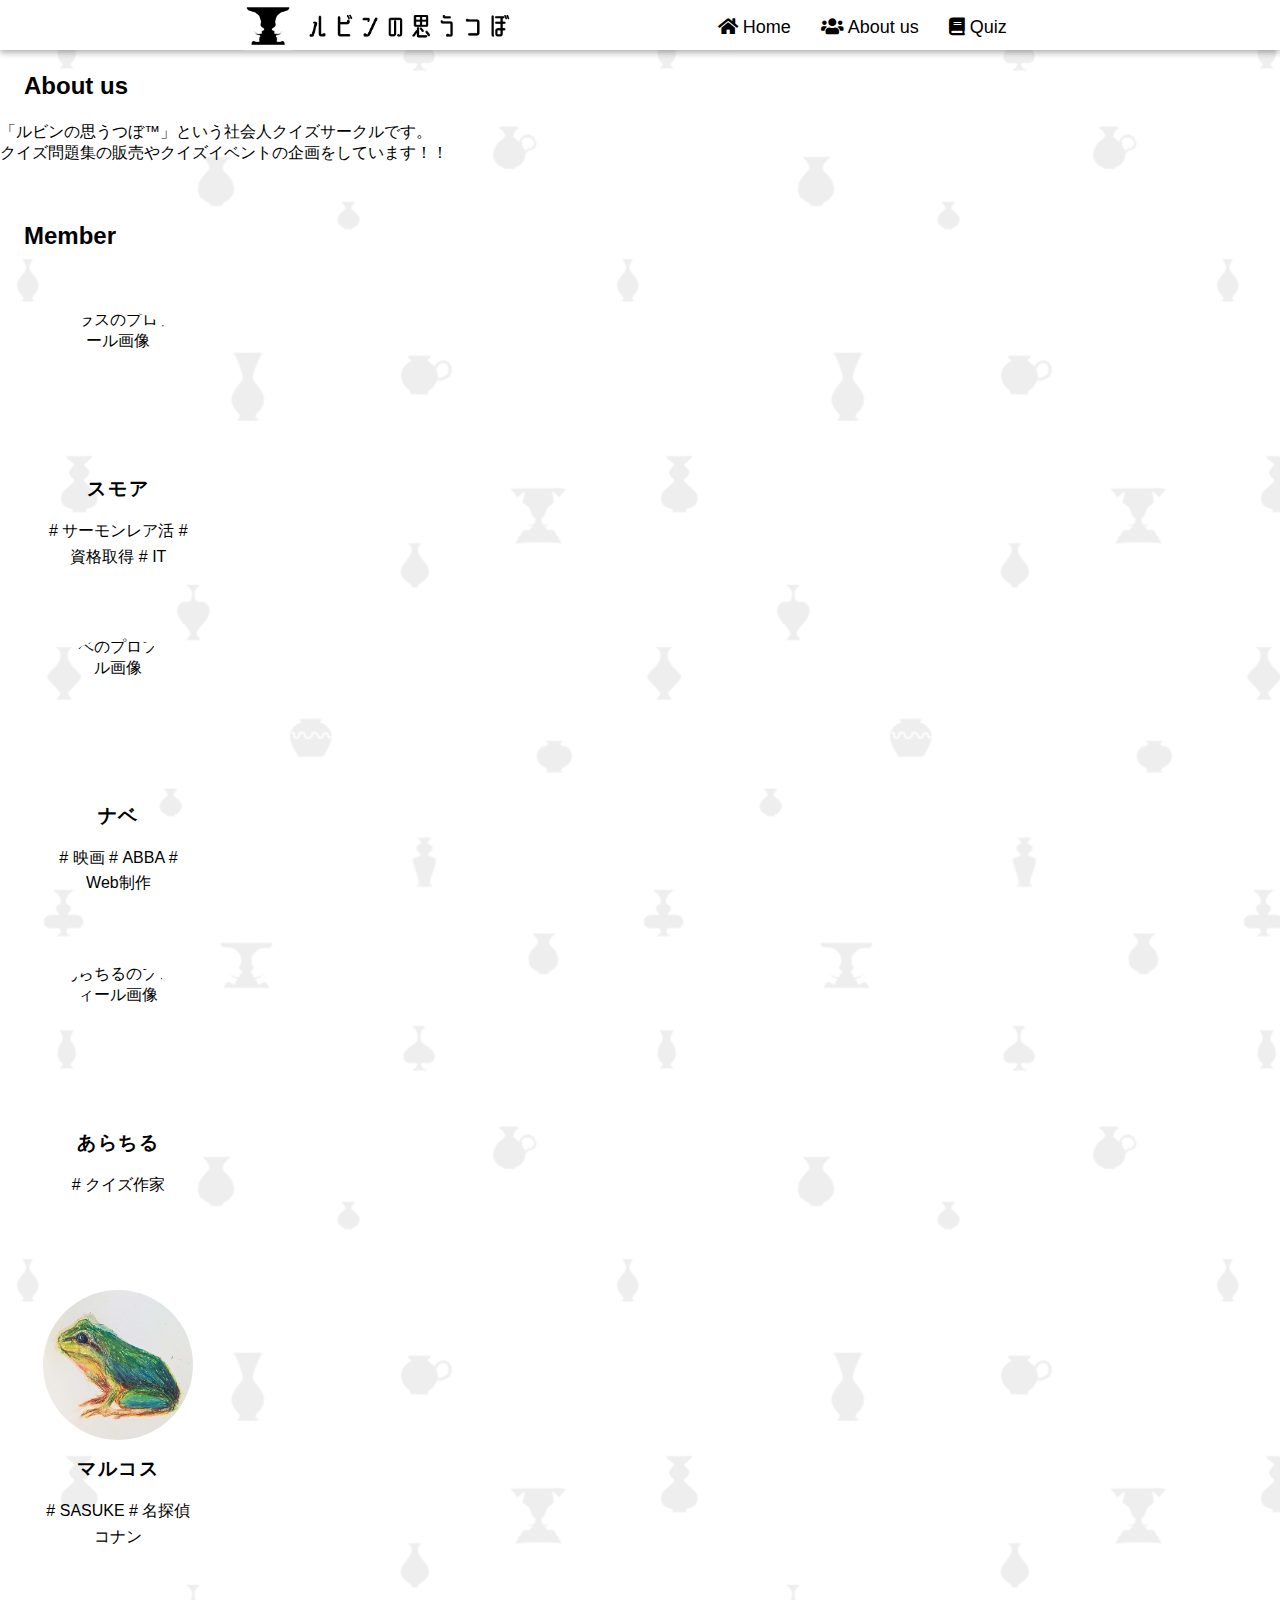
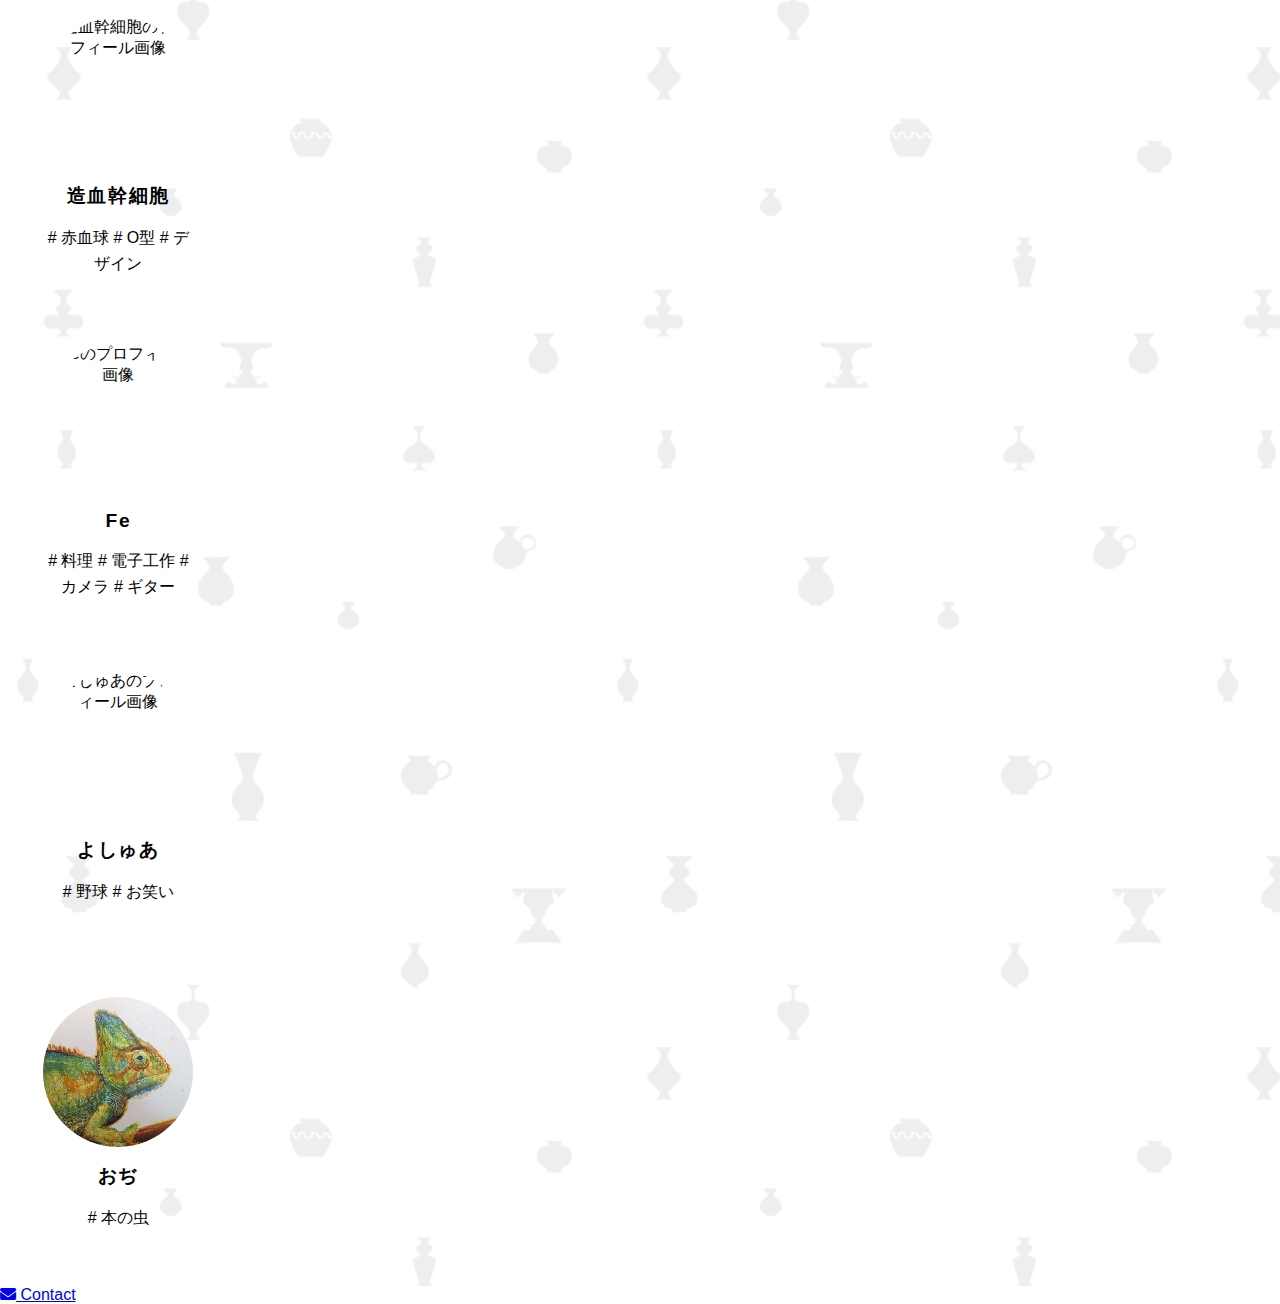
==== commit d75fc7cf: "Update about-us.html" ====
--- a/about-us.html
+++ b/about-us.html
@@ -43,7 +43,7 @@
                 <div class="member">
                     <div class="profile">
                         <img class="profile__img" src="images/profile_image_256/shirasu.jpg" alt="シラスのプロフィール画像">
-                        <div class="profile__name">シラス</div>
+                        <div class="profile__name">スモア</div>
                         <div class="profile__desc">
                             <span class="profile__tag"># サーモンレア活</span>
                             <span class="profile__tag"># 資格取得</span>
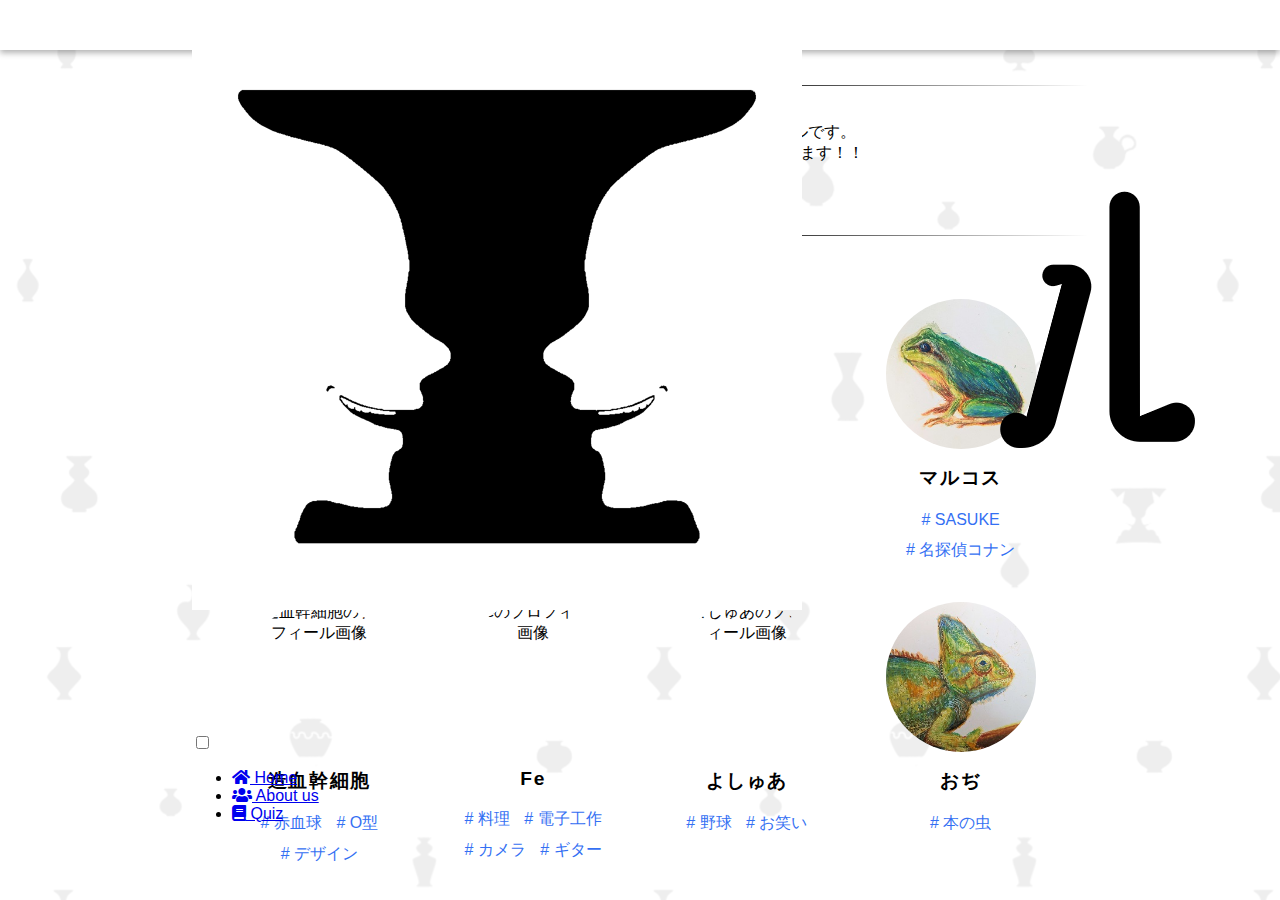
==== commit b950c855: "いろいろ" ====
--- a/about-us.html
+++ b/about-us.html
@@ -42,7 +42,7 @@
                 <h2 class="content__title">　Member　</h2>
                 <div class="member">
                     <div class="profile">
-                        <img class="profile__img" src="images/profile_image_256/shirasu.jpg" alt="シラスのプロフィール画像">
+                        <img class="profile__img" src="images/profile_image_256/s'more.jpg" alt="スモアのプロフィール画像">
                         <div class="profile__name">スモア</div>
                         <div class="profile__desc">
                             <span class="profile__tag"># サーモンレア活</span>
@@ -119,12 +119,6 @@
                 </div>
     </main>
 
-    <footer>
-        <nav>
-            <a href="contact.html"><i class="fas fa-envelope"></i> Contact</a>
-        </nav>
-    </footer>
-
 </body>
 
 </html>--- a/css/index.css
+++ b/css/index.css
@@ -1,584 +1,485 @@
-/* body部（全体）*/
-
+/* body部*/
 body {
-    font-family: Arial, sans-serif;
-    margin: 0px;
-    background-image: url("../images/background5.png");
-    /* background-color: rgb(222, 237, 245); */
-    background-size: auto;
-}
-
+    font-family: Arial, sans-serif; /* フォントファミリーを設定 */
+    margin: 0; /* ページの外側の余白を0に設定 */
+    background-image: url("../images/background5.png"); /* 背景画像を設定 */
+    background-size: auto; /* 背景画像のサイズを自動に設定 */
+}
 
 /* header部 */
-#banner img {
-    display: flex;
-    /* width: 100%; */
-    /* max-width: 100%; */
-    /* height: 100%; */
-}
-
-nav {
-    background-color: #ffffff;
-    padding: 0px;
-    /* text-align: center; */
-    display: flex;
-    /* justify-content: center; */
-    /* overflow: hidden; floatをクリアするために必要 */
-}
-
-.logo {
-    /* float: left; タイトルを左寄せ */
-    height: 100px;
-    width: auto;
-    background-color: green;
-}
-
-.menu {
-    float: right;
-    /* メニューを右寄せ */
-    background-color: red;
-}
-
-.parent {
-    /* margin: 40px; */
-    padding: 0% 19%;
-    height: 50px;
-    background-color: white;
-    display: flex;
-    position: relative;
-    justify-content: space-between;
-    box-shadow: 0 3px 6px rgba(0, 0, 0, 0.3);
-    /* position: fixed; */
-}
-
-.child1 {
-    display: flex;
-    text-align: center;
-    /* background-color: green; */
-}
-
-.child1 img {
-    height: 60px;
-}
-
-.c-header__list {
-    box-sizing: border-box;
-    display: flex;
-    margin: 0;
-    padding: 17px 0px 0px 0px;
-}
-
-
-.c-header__list a {
-    color: #000000;
-    text-decoration: none;
-    margin-right: 30px;
-    /* line-height: 2.5; */
-    font-size: 18px;
-}
-
-.c-header__list-item {
-    list-style: none;
-    text-decoration: none;
-}
-
-
-/*カーソルを合わせたときの処理*/
-nav a:hover {
+header {
+    padding: 0% 15%; /* 親要素のパディングを設定 */
+    height: 50px; /* 高さを設定 */
+    background-color: white; /* 背景色を設定 */
+    display: flex; /* 要素をフレックスボックスとして表示 */
+    position: relative; /* 相対位置を設定 */
+    justify-content: space-between; /* 要素間のスペースを均等に配置 */
+    box-shadow: 0 3px 6px rgba(0, 0, 0, 0.3); /* 影を設定 */
+}
+
+.header__logo img {
+    height: 60px; /* 画像の高さを設定 */
+}
+
+.header__list {
+    box-sizing: border-box; /* ボックスモデルのサイズ計算方法を設定 */
+    display: flex; /* 要素をフレックスボックスとして表示 */
+    margin: 0; /* マージンを0に設定 */
+    padding: 17px 0; /* パディングを設定 */
+}
+
+.header__list a {
+    color: #000000; /* リンクの色を設定 */
+    text-decoration: none; /* 下線をなくす */
+    margin-right: 30px; /* 右マージンを設定 */
+    font-size: 17px; /* フォントサイズを設定 */
+}
+
+/* カーソルを合わせたときの処理 */
+.header__list a:hover {
     color: gray;
     text-decoration: none;
 }
 
-#wrap {
-    margin: 1% 18%;
-    /* background: rgba(255, 255, 255, 0.5); */
-    /* opacity: 0.5; */
-}
-
-.slideshow-slide {
-    text-align: center;
-    position: relative;
-    width: 100%;
-    height: calc(100vw/6);
-    overflow: hidden;
-    border-color: #353535;
-    border-radius: 5px;
-    padding: 0;
-    z-index: -1;
-}
-
-.slideshow-slide li {
-    list-style: none;
-    width: 100%;
-    height: 100%;
-    transition: 1s;
-    top: 0;
-    left: 0;
-}
-
-.slideshow-slide li.slide {
-    top: 0;
-    left: 100%;
-    z-index: 10;
-}
-
-.slideshow-slide li:first-of-type {
-    display: block!important;
-}
-
-.slideshow-slide img {
-    position: absolute;
-    left: 0;
-    top: 0;
-    width: 100%;
-    height: auto; /* アスペクト比を保つために height を auto に変更 */
-    max-width: 100%;
-    max-height: 100%;
-}
+.header__list-item {
+    list-style: none; /* リストのマーカーをなくす */
+}
+
+#header__hamburger:checked ~ .header__list_hamburger {
+    transform: translateX(0%); /* X軸方向に要素を移動 */
+    transition: 0.3s; /* アニメーションの時間を設定 */
+}
+
+.header__hamburger_input {
+    display: none; /* 入力を非表示にする */
+}
+
+.header__hamburger_bg {
+    /* background-color: #000; */
+    cursor: pointer; /* カーソルをポインターに設定 */
+    display: none; /* 要素を非表示にする */
+    height: 100vh; /* 高さを100vhに設定 */
+    left: 0; /* 左位置を設定 */
+    opacity: 0.4; /* 透明度を設定 */
+    position: absolute; /* 絶対位置を設定 */
+    top: 0; /* 上位置を設定 */
+    width: 100%; /* 幅を100%に設定 */
+    z-index: -1; /* Zインデックスを設定 */
+}
+
+#header__hamburger:checked ~ .header__hamburger_bg {
+    display: block; /* 要素を表示する */
+}
+
+.header__hamburger_button {
+    display: none; /* 要素を非表示にする */
+}
+
+.header__hamburger_button-mark {
+    background-color: #000; /* 背景色を設定 */
+    display: block; /* 要素をブロック要素として表示 */
+    height: 1px; /* 高さを設定 */
+    transition: 0.3s; /* アニメーションの時間を設定 */
+    width: 20px; /* 幅を設定 */
+}
+
 
 /* main部 */
 
-section .title {
-    padding: 0% 0%;
-    /* padding-left: 10px; */
-    display: flex;
-    align-items: center;
-}
-
-section .title::before {
-    content: "";
-    display: inline-block;
-    width: 100%;
-    /* 線の長さを調整 */
-    height: 1px;
-}
-
-section .title::before,
-section .title::after {
-    content: "";
-    flex: 1;
-    height: 1px;
-    margin: 0;
-    /*左右の余白を調整*/
-}
-
-.title:before {
-    background: linear-gradient(to right, rgba(0, 0, 0, 0), rgba(0, 0, 0, 100));
-
-}
-
-.title:after {
-    background: linear-gradient(to left, rgba(0, 0, 0, 0), rgba(0, 0, 0, 100));
-}
-
-.pr {
-    display: flex;
-    justify-content: center;
-    /* background-color: red; */
-    margin: 0 10%;
-}
-
-.description {
-    padding: 0px;
-    text-align: center;
-}
-
-.description a:link {
-    color: blue;
-    text-decoration: none;
-    /* 下線をなくす */
-}
-
-.description a:visited {
-    color: blue;
-    text-decoration: none;
-    /* 下線をなくす */
-}
-
-.description a:hover {
-    color: red;
-    text-decoration: underline;
-    /* 下線を引く */
-}
-
-.table .box_scrollbar {
-    /* width:auto; */
-    height: 250px;
-    padding: 5px;
-    border: 3px solid rgb(226, 225, 225);
-    border-radius: 10px;
-    background-color: rgba(255, 255, 255, 0.7);
-    margin-left: 0%;
-    margin-right: 0%;
-    /* color:#000; */
-    /* font-size:12px; */
-    overflow-y: scroll;
-}
-
-.table dl {
-    /* width: 800px; */
-}
-
-.table dt {
-    float: left;
-    margin-left: 3%;
-    margin-top: 2.8px;
+main{
+    margin: 1% 15%; /* マージンを設定 */
+}
+
+content{
+    margin: 0 5%
+}
+
+.PR__slideshow {
+    text-align: center; /* テキストを中央揃え */
+    position: relative; /* 相対位置を設定 */
+    width: 100%; /* 幅を100%に設定 */
+    height: calc(100vw/4.5); /* 高さを設定 */
+    overflow: hidden; /* オーバーフローを隠す */
+    border-color: #353535; /* ボーダーカラーを設定 */
+    border-radius: 5px; /* ボーダーの角を丸める */
+    padding: 0; /* パディングを0に設定 */
+    z-index: -1; /* Zインデックスを設定 */
+}
+
+.PR__slideshow  li {
+    list-style: none; /* リストのマーカーをなくす */
+    width: 100%; /* 幅を100%に設定 */
+    height: 100%; /* 高さを100%に設定 */
+    transition: 1s; /* アニメーションの速度を設定 */
+    top: 0; /* 上位置を0に設定 */
+    left: 0; /* 左位置を0に設定 */
+}
+
+.PR__slideshow  li.slide {
+    top: 0; /* 上位置を0に設定 */
+    left: 100%; /* 左位置を100%に設定 */
+    z-index: 10; /* Zインデックスを設定 */
+}
+
+.PR__slideshow  li:first-of-type {
+    display: block!important; /* 最初の要素を表示 */
+}
+
+.PR__slideshow  img {
+    position: absolute; /* 絶対位置を設定 */
+    left: 0; /* 左位置を0に設定 */
+    top: 0; /* 上位置を0に設定 */
+    width: 100%; /* 幅を100%に設定 */
+    height: auto; /* 高さを自動に設定 */
+    max-width: 100%; /* 最大幅を100%に設定 */
+    max-height: 100%; /* 最大高さを100%に設定 */
+}
+
+.content__title {
+    padding: 0% 0%; /* パディングを設定 */
+    display: flex; /* 要素をフレックスボックスとして表示 */
+    align-items: center; /* アイテムを中央揃え */
+}
+
+.content__title::before,
+.content__title::after {
+    content: ""; /* コンテンツを追加 */
+    flex: 1; /* 伸縮可能な幅を設定 */
+    height: 1px; /* 高さを設定 */
+    margin: 0; /* マージンを0に設定 */
+}
+
+.content__title:before {
+    background: linear-gradient(to right, rgba(0, 0, 0, 0), rgba(0, 0, 0, 100)); /* グラデーションを設定 */
+}
+
+.content__title:after {
+    background: linear-gradient(to left, rgba(0, 0, 0, 0), rgba(0, 0, 0, 100)); /* 右から左へのグラデーションを設定 */
+}
+
+
+.content__description {
+    padding: 0; /* パディングを0に設定 */
+    text-align: center; /* テキストを中央揃え */
+}
+
+.content__description a:link {
+    color: blue; /* リンクの色を設定 */
+    text-decoration: none; /* 下線をなくす */
+}
+
+.content__description a:visited {
+    color: blue; /* 訪問済みリンクの色を設定 */
+    text-decoration: none; /* 下線をなくす */
+}
+
+.content__description a:hover {
+    color: red; /* ホバー時のリンクの色を設定 */
+    text-decoration: underline; /* 下線を引く */
+}
+
+.news__table .news__scrollbar {
+    height: 250px; /* 高さを設定 */
+    padding: 5px; /* パディングを設定 */
+    border: 3px solid rgb(226, 225, 225); /* ボーダーを設定 */
+    border-radius: 10px; /* ボーダーの角を丸める */
+    background-color: rgba(255, 255, 255, 0.7); /* 背景色を設定 */
+    margin-left: 0%; /* 左マージンを設定 */
+    margin-right: 0%; /* 右マージンを設定 */
+    overflow-y: scroll; /* 縦方向のスクロールバーを表示 */
+}
+
+.news__table dt {
+    float: left; /* 左寄せ */
+    margin-left: 3%; /* 左マージンを設定 */
+    margin-top: 2.8px; /* 上マージンを設定 */
     /* margin-right: 10px; */
 }
 
-.table dd {
-    margin-left: 150px;
-}
-
+.news__table dd {
+    margin-left: 150px; /* 左マージンを設定 */
+}
 
 /* プロフィール画面用設定 */
-.profiles {
-    display: flex;
-    justify-content: center;
-    flex-wrap: wrap;
-    /* プロフィールが折り返されるようにする */
-    margin-left: 0%;
-    margin-right: 0%;
+.member {
+    display: flex; /* 要素をフレックスボックスとして表示 */
+    justify-content: center; /* アイテムを中央揃え */
+    flex-wrap: wrap; /* アイテムを折り返す */
+    margin-left: 0%; /* 左マージンを設定 */
+    margin-right: 0%; /* 右マージンを設定 */
 }
 
 .profile {
-    /* background: #ffffff; */
-    width: 150px;
-    height: 250px;
-    padding: 3%;
-    margin: 0px 5px;
+    width: 150px; /* 幅を設定 */
+    height: 250px; /* 高さを設定 */
+    padding: 3%; /* パディングを設定 */
+    margin: 0px 5px; /* マージンを設定 */
     /* border: 1px solid #5e5e5e; */
     /* border-radius: 10px; */
     /* display: flex; */
-    flex-direction: column;
-    align-items: center;
-    text-align: center;
+    flex-direction: column; /* アイテムを縦方向に配置 */
+    align-items: center; /* アイテムを中央揃え */
+    text-align: center; /* テキストを中央揃え */
 }
 
 .profile__img {
-    display: block;
-    width: 150px;
-    height: 150px;
-    border-radius: 50%;
-    margin: 0 auto;
+    display: block; /* ブロック要素として表示 */
+    width: 150px; /* 幅を設定 */
+    height: 150px; /* 高さを設定 */
+    border-radius: 50%; /* 角を丸める */
+    margin: 0 auto; /* 自動的に中央揃え */
 }
 
 .profile__name {
-    text-align: center;
-    font-weight: bold;
-    font-size: 1.2rem;
-    margin: 1rem auto 1rem;
-    letter-spacing: 0.1rem;
+    text-align: center; /* テキストを中央揃え */
+    font-weight: bold; /* フォントの太さを設定 */
+    font-size: 1.2rem; /* フォントサイズを設定 */
+    margin: 1rem auto 1rem; /* マージンを設定 */
+    letter-spacing: 0.1rem; /* 文字間隔を設定 */
 }
 
 .profile__desc {
-    line-height: 1.6rem;
-}
+    line-height: 1.6rem; /* 行の高さを設定 */
+}
+
 
 /* Lexiconのスタイル */
 
 .article {
-    max-width: auto;
-    margin-left: 3%;
-    margin-right: 3%;
-    margin-top: 10px;
-    margin-bottom: 10px;
-    padding: 20px;
-    padding-top: 0px;
-    padding-bottom: 0px;
-    background-color: #f9f9f9;
-    font-family: Arial, sans-serif;
-    background: #FFF;
-    border: 1px solid #a3a2a2;
-    flex-direction: column;
+    max-width: auto; /* 最大幅を設定 */
+    margin-left: 3%; /* 左マージンを設定 */
+    margin-right: 3%; /* 右マージンを設定 */
+    margin-top: 10px; /* 上マージンを設定 */
+    margin-bottom: 10px; /* 下マージンを設定 */
+    padding: 20px; /* パディングを設定 */
+    padding-top: 0px; /* 上部のパディングを設定 */
+    padding-bottom: 0px; /* 下部のパディングを設定 */
+    background-color: #f9f9f9; /* 背景色を設定 */
+    font-family: Arial, sans-serif; /* フォントファミリーを設定 */
+    background: #FFF; /* 背景色を設定 */
+    border: 1px solid #a3a2a2; /* ボーダーを設定 */
+    flex-direction: column; /* アイテムを縦方向に配置 */
     /* 縦方向の並びを維持 */
-    align-items: center;
-    /* 要素を中央寄せ */
-    border-radius: 10px;
-}
-
-.article-hidden {
-    display: none;
-}
-
-.article .toggle-btn::before {
-    content: "＋";
-    display: inline-block;
-    margin-right: 5px;
-    color: rgb(92, 91, 91);
-}
-
-.article .toggle-btn.expanded::before {
-    content: "－";
+    align-items: center; /* アイテムを中央揃え */
+    border-radius: 10px; /* ボーダーの角を丸める */
+}
+
+.article__hidden {
+    display: none; /* 要素を非表示にする */
+}
+
+
+.article .article__togglebtn::before {
+    content: "＋"; /* コンテンツを追加 */
+    display: inline-block; /* インラインブロック要素として表示 */
+    margin-right: 5px;  /* コンテンツの間にマージンを設定 */
+    color: rgb(92, 91, 91); /* テキストの色を設定 */
+}
+
+.article .article__togglebtn.expanded::before {
+    content: "－"; /* コンテンツを追加 */
 }
 
 /* タグのスタイル */
 .tags {
-    display: flex;
-    flex-wrap: wrap;
+    display: flex; /* 要素をフレックスボックスとして表示 */
+    flex-wrap: wrap; /* アイテムを折り返す */
     /* justify-content: center; */
-    max-width: auto;
-    margin-left: 10%;
-    margin-right: 10%;
-    margin-top: 10px;
-    margin-bottom: 20px;
-}
-
-.tags_view {
-    display: flex;
-    flex-wrap: wrap;
+    max-width: auto; /* 最大幅を設定 */
+    margin-left: 10%; /* 左マージンを設定 */
+    margin-right: 10%; /* 右マージンを設定 */
+    margin-top: 10px; /* 上マージンを設定 */
+    margin-bottom: 20px; /* 下マージンを設定 */
+}
+
+.tags--view {
+    display: flex; /* 要素をフレックスボックスとして表示 */
+    flex-wrap: wrap; /* アイテムを折り返す */
     /* justify-content: center; */
-    margin-top: -10px;
-    padding-left: 13px;
-    pointer-events: none;
-}
-
-.tag {
-    display: inline-block;
-    margin: 0px 0px 10px 10px;
-    cursor: pointer;
-    background-color: #ffffff;
-    border: 1px solid rgb(161, 161, 161);
-    padding: 1px 5px;
-    border-radius: 0px;
-}
-
-.tag-meta {
-    display: inline-block;
-    margin: 0px 0px 10px 10px;
-    cursor: pointer;
-    background-color: #ffffff;
-    border: 1px solid rgb(161, 161, 161);
-    padding: 1px 5px;
-    border-radius: 15px;
-}
-
-.profile_tag {
-    display: inline-block;
-    margin: 0px 0px 5px 0px;
-    color: #3470f3;
-    /* background-color: rgba(255,255,255); */
-    padding: 0px 5px;
+    margin-top: -10px; /* 上マージンを設定 */
+    padding-left: 13px; /* 左パディングを設定 */
+    pointer-events: none; /* ポインターイベントを無効化 */
+}
+
+.tags__tag {
+    display: inline-block; /* インラインブロック要素として表示 */
+    margin: 0px 0px 10px 10px; /* マージンを設定 */
+    cursor: pointer; /* カーソルをポインターに設定 */
+    background-color: #ffffff; /* 背景色を設定 */
+    border: 1px solid rgb(161, 161, 161); /* ボーダーを設定 */
+    padding: 1px 5px; /* パディングを設定 */
+    border-radius: 0px; /* ボーダーの角を設定 */
+}
+
+.profile__tag {
+    display: inline-block; /* インラインブロック要素として表示 */
+    margin: 0px 0px 5px 0px; /* マージンを設定 */
+    color: #3470f3; /* テキストの色を設定 */
+    padding: 0px 5px; /* パディングを設定 */
     /* border-radius: 5px; */
     /* font-size: 15px; */
-    border: 0px solid rgb(0, 0, 0);
-
+    border: 0px solid rgb(0, 0, 0); /* ボーダーを設定 */
 }
 
 /* 選択されたタグのスタイル */
 .selected-tag {
-    background-color: #0074d9;
-    color: #ffffff;
-}
-
-
-/* 表のスタイルを設定 */
+    background-color: #0074d9; /* 背景色を設定 */
+    color: #ffffff; /* テキストの色を設定 */
+}
+
+
 table {
     border-collapse: collapse;
     width: 100%;
 }
 
-th,
-td {
+table th,td {
     border: 1px solid #ddd;
     padding: 7px;
     text-align: left;
 }
 
-th {
+table th {
     background-color: #f2f2f2;
 }
 
 
-/*スクロールバーを常に表示する*/
-html {
-    overflow-y: scroll;
-}
-
 /*語呂合わせ用スタイル*/
-.goro_box {
-    position: relative;
-    padding: 3px 4px;
-    border: 0px solid black;
-    background-color: #353535;
-    color: white;
-    /* z-index: 10; */
-    margin: 0px 10px 0px 0px;
-    display: inline-block;
-}
-.goro_box::after {
-    content: '';
-    border: 1px solid #353535;
-    position: absolute;
-    top: 2px;
-    right: -4px;
-    width: 100%;
-    height: 100%;
-    z-index: -1;
-}
-
-
-
-#hamburger:checked ~ .c-hamburger-menu__list {
-    transform: translateX(0%);
-    transition: 0.3s;
-}
-
-.c-hamburger-menu__input {
-    display: none;
-}
-
-.c-hamburger-menu__bg {
-  /* background-color: #000; */
-  cursor: pointer;
-  display: none;
-  height: 100vh;
-  left: 0;
-  opacity: 0.4; /* カスタマイズしてください */
-  position: absolute;
-  top: 0;
-  width: 100%;
-  z-index: -1;
-}
-
-#hamburger:checked ~ .c-hamburger-menu__bg {
-  display: block;
-}
-
-.c-hamburger-menu__button {
-  display: none;
-}
-.c-hamburger-menu__button-mark {
-    background-color: #000; /* カスタマイズしてください */
-    display: block;
-    height: 1px; /* カスタマイズしてください */
-    transition: 0.3s; /* カスタマイズしてください */
-    width: 20px; /* カスタマイズしてください */
-}
+.article__goro {
+    position: relative; /* 相対位置を設定 */
+    padding: 3px 4px; /* パディングを設定 */
+    border: 0px solid black; /* ボーダーを設定 */
+    background-color: #353535; /* 背景色を設定 */
+    color: white; /* テキストの色を設定 */
+    z-index: 10; /* Zインデックスを設定 */
+    margin: 0px 10px 0px 0px; /* マージンを設定 */
+    display: inline-block; /* インラインブロック要素として表示 */
+}
+
+.article__goro::after {
+    content: ''; /* コンテンツを追加 */
+    border: 1px solid #353535; /* ボーダーを設定 */
+    position: absolute; /* 絶対位置を設定 */
+    top: 2px; /* 上位置を設定 */
+    right: -4px; /* 右位置を設定 */
+    width: 100%; /* 幅を100%に設定 */
+    height: 100%; /* 高さを100%に設定 */
+    z-index: -1; /* Zインデックスを設定 */
+}
+
 /* スマホ・タブレット用CSS */
-@media screen and (max-width: 800px) {
-    .c-hamburger-menu__list {
-        background-color: #eeeeee; /* カスタマイズしてください */
-        align-items: flex-start;
-        display: flex;
-        flex-direction: column;
-        left: 0;
-        padding: 1rem; /* カスタマイズしてください */
-        position: absolute;
-        transform: translateX(-100%);
-        transition: 0.3s; /* カスタマイズしてください */
-        top: 100%;
-        width: 100%;
-        opacity: 0.95;
-    }
-    .c-header__list-item{
-        margin-bottom: 5px;
-    }
-
-    .c-hamburger-menu__button {
-        align-items: center;
-        appearance: none;
-        background-color: transparent;
-        border: none;
-        cursor: pointer;
-        display: flex;
-        flex-direction: column;
-        gap: 5px; /* カスタマイズしてください */
-        height: 50px; /* カスタマイズしてください */
-        justify-content: center;
-        width: 32px; /* カスタマイズしてください */
-        }
-        #hamburger:checked
-        ~ .c-hamburger-menu__button
-        .c-hamburger-menu__button-mark:nth-of-type(1) {
-        transform: translate(2px, 1px) rotate(45deg); /* カスタマイズしてください */
-        transform-origin: 0%; /* カスタマイズしてください */
-    }
-    #hamburger:checked
-        ~ .c-hamburger-menu__button
-        .c-hamburger-menu__button-mark:nth-of-type(2) {
-        opacity: 0;
-    }
-    #hamburger:checked
-        ~ .c-hamburger-menu__button
-        .c-hamburger-menu__button-mark:nth-of-type(3) {
-        transform: translate(2px, 3px) rotate(-45deg); /* カスタマイズしてください */
-        transform-origin: 0%; /* カスタマイズしてください */
-    }
-
-    #wrap {
-        margin: 1% 1%;
+@media screen and (max-width: 900px) {
+    /* header部 */
+    header {
+        padding: 0% 10%; /* 親要素のパディングを設定 */
+    }
+
+    .header__list_hamburger {
+        background-color: #eeeeee; /* 背景色を設定 */
+        align-items: flex-start; /* アイテムを上揃え */
+        display: flex; /* 要素をフレックスボックスとして表示 */
+        flex-direction: column; /* アイテムを縦方向に配置 */
+        left: 0; /* 左位置を設定 */
+        padding: 1rem; /* パディングを設定 */
+        position: absolute; /* 絶対位置を設定 */
+        transform: translateX(-100%); /* X軸方向に要素を移動 */
+        transition: 0.3s; /* アニメーションの時間を設定 */
+        top: 100%; /* 上位置を設定 */
+        width: 100%; /* 幅を100%に設定 */
+        opacity: 0.95; /* 透明度を設定 */
+    }
+    
+    .header__list-item{
+        margin-bottom: 5px; /* 下マージンを設定 */
+    }
+
+    .header__hamburger_button {
+        align-items: center; /* アイテムを中央揃え */
+        appearance: none; /* デフォルトの外観を無効にする */
+        background-color: transparent; /* 背景色を透明に設定 */
+        border: none; /* ボーダーをなくす */
+        cursor: pointer; /* カーソルをポインターに設定 */
+        display: flex; /* 要素をフレックスボックスとして表示 */
+        flex-direction: column; /* アイテムを縦方向に配置 */
+        gap: 5px; /* アイテム間の間隔を設定 */
+        height: 50px; /* 高さを設定 */
+        justify-content: center; /* アイテムを中央揃え */
+        width: 32px; /* 幅を設定 */
+    }
+    
+    #header__hamburger:checked ~ .header__hamburger_button .header__hamburger_button-mark:nth-of-type(1) {
+        transform: translate(2px, 1px) rotate(45deg); /* X軸とY軸方向に要素を移動し、45度回転 */
+        transform-origin: 0%; /* 回転の中心を設定 */
+    }
+
+    #header__hamburger:checked ~ .header__hamburger_button .header__hamburger_button-mark:nth-of-type(2) {
+        opacity: 0; /* 透明度を0に設定 */
+    }
+
+    #header__hamburger:checked ~ .header__hamburger_button .header__hamburger_button-mark:nth-of-type(3) {
+        transform: translate(2px, 3px) rotate(-45deg); /* X軸とY軸方向に要素を移動し、-45度回転 */
+        transform-origin: 0%; /* 回転の中心を設定 */
+    }
+
+    /* main部 */
+    main {
+        margin: 1% 5%; /* マージンを設定 */
         /* background: rgba(255, 255, 255, 0.5); */
         /* opacity: 0.5; */
     }
-    .child1 {
-        display: flex;
-        text-align: center;
-        /* background-color: green; */
-    }
     
-    .child1 img {
-        height: 60px;
-    }
-
-
     .profile {
         /* background: #ffffff; */
-        width: 150px;
-        padding: 5% 3%;
+        width: 150px; /* 幅を設定 */
+        padding: 5% 3%; /* パディングを設定 */
         /* margin: 0px 0px; */
     }
 
     .profile__img {
-        display: block;
-        width: 140px;
-        height: 140px;
-        border-radius: 50%;
-        margin: 0 auto;
-    }
-
-        
-    .table dd {
-        margin-left: 130px;
+        display: block; /* ブロック要素として表示 */
+        width: 140px; /* 幅を設定 */
+        height: 140px; /* 高さを設定 */
+        border-radius: 50%; /* ボーダーの半径を50%に設定 */
+        margin: 0 auto; /* 左右のマージンを自動に設定 */
+    }
+
+
+    .content__table dd {
+        margin-left: 130px; /* 左マージンを設定 */
         /* margin-right: 10px; */
     }
 
     .tags {
-        display: flex;
-        flex-wrap: wrap;
+        display: flex; /* 要素をフレックスボックスとして表示 */
+        flex-wrap: wrap; /* アイテムを折り返す */
         /* justify-content: center; */
-        max-width: auto;
-        margin-left: 1%;
-        margin-right: 1%;
-        margin-top: 10px;
-        margin-bottom: 20px;
+        max-width: auto; /* 最大幅を設定 */
+        margin-left: 1%; /* 左マージンを設定 */
+        margin-right: 1%; /* 右マージンを設定 */
+        margin-top: 10px; /* 上マージンを設定 */
+        margin-bottom: 20px; /* 下マージンを設定 */
     }
 
     .article {
-        max-width: auto;
-        margin-left: 1%;
-        margin-right: 1%;
-        margin-top: 10px;
-        margin-bottom: 10px;
-        padding: 10px;
-        padding-top: 0px;
-        padding-bottom: 0px;
-        background-color: #f9f9f9;
-        font-family: Arial, sans-serif;
-        background: #FFF;
-        border: 1px solid #a3a2a2;
-        flex-direction: column;
+        max-width: auto; /* 最大幅を設定 */
+        margin-left: 1%; /* 左マージンを設定 */
+        margin-right: 1%; /* 右マージンを設定 */
+        margin-top: 10px; /* 上マージンを設定 */
+        margin-bottom: 10px; /* 下マージンを設定 */
+        padding: 10px; /* パディングを設定 */
+        padding-top: 0px; /* 上パディングを設定 */
+        padding-bottom: 0px; /* 下パディングを設定 */
+        background-color: #f9f9f9; /* 背景色を設定 */
+        font-family: Arial, sans-serif; /* フォントファミリーを設定 */
+        background: #FFF; /* 背景色を設定 */
+        border: 1px solid #a3a2a2; /* ボーダーを設定 */
+        flex-direction: column; /* アイテムを縦方向に配置 */
         /* 縦方向の並びを維持 */
-        align-items: center;
-        /* 要素を中央寄せ */
-        border-radius: 10px;
-    }
-
-    .slideshow-slide {
-        height: calc(100vw/3.8);
-    }
-
-    .pr {
-        margin: 0 5%;
+        align-items: center; /* アイテムを中央揃え */
+        border-radius: 10px; /* ボーダーの半径を設定 */
+    }
+
+    .PR__slideshow  {
+        height: calc(100vw/3); /* 高さを計算して設定 */
     }
 }